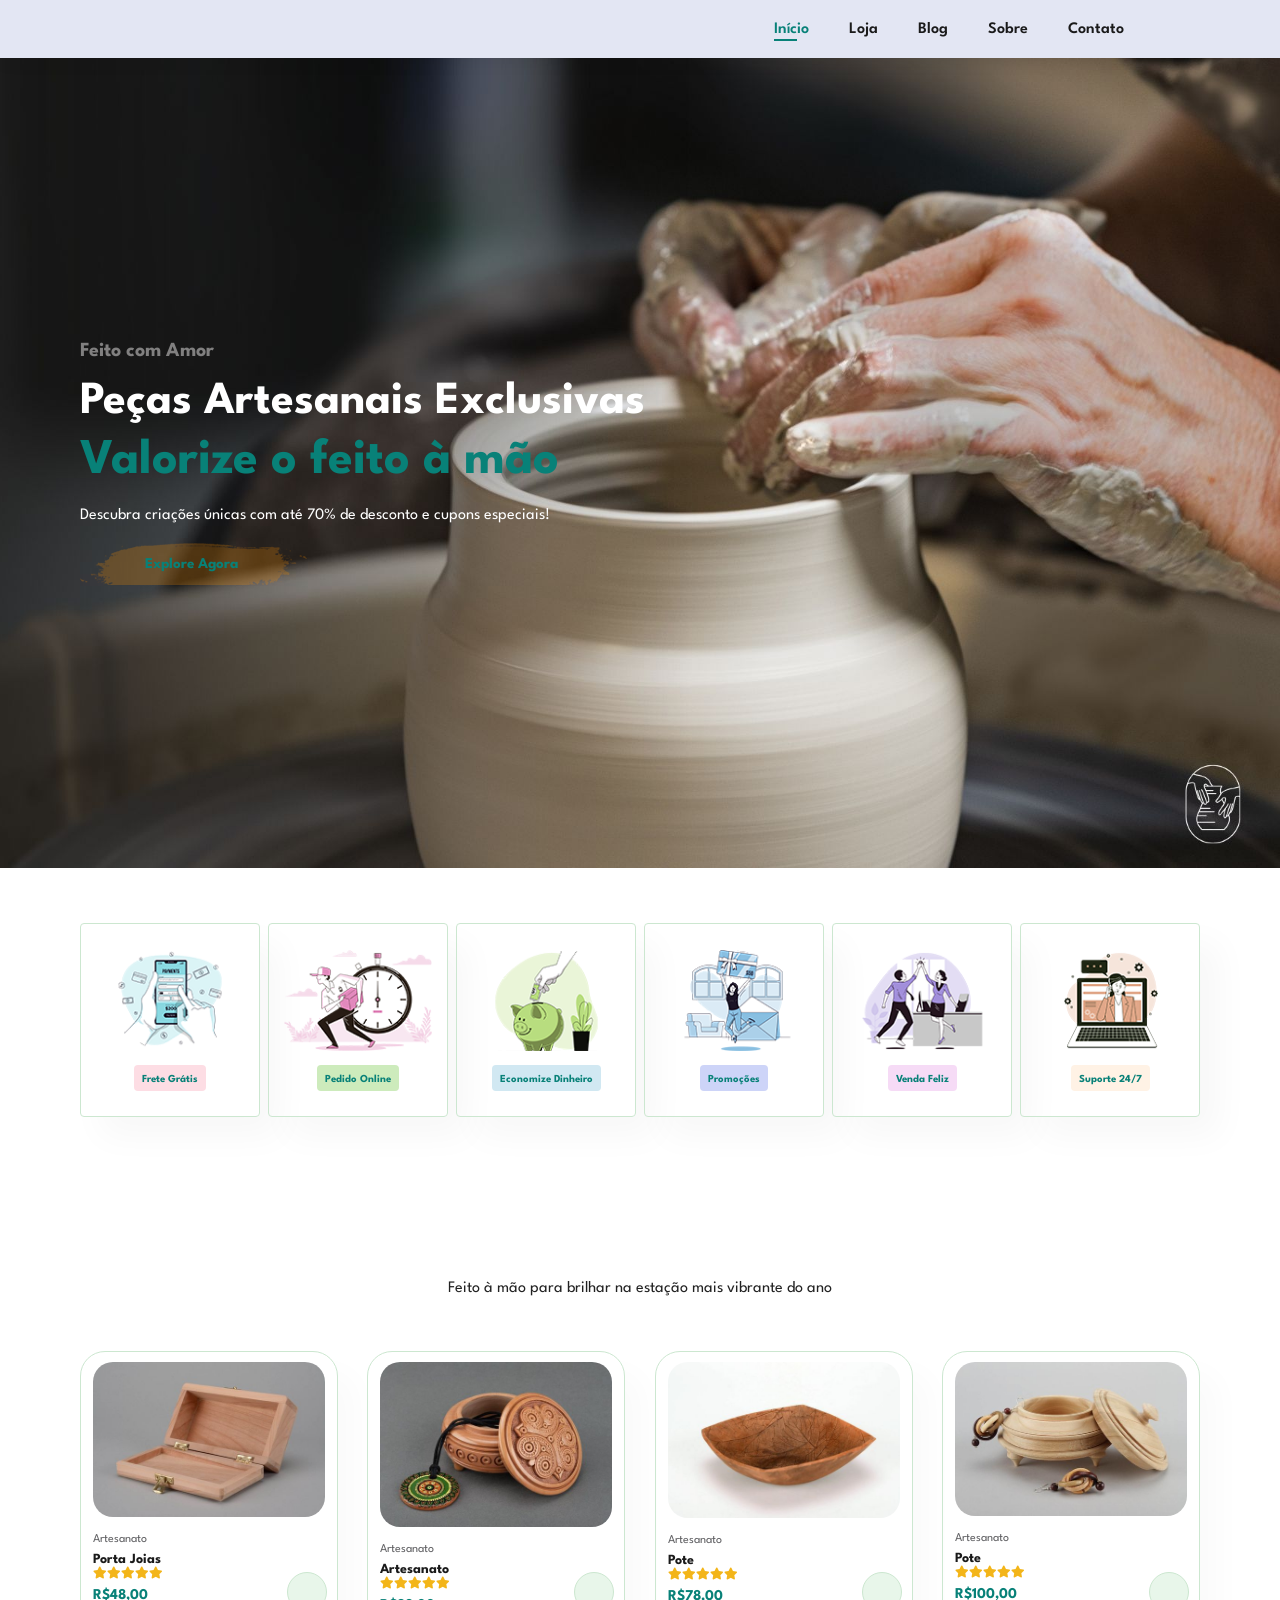
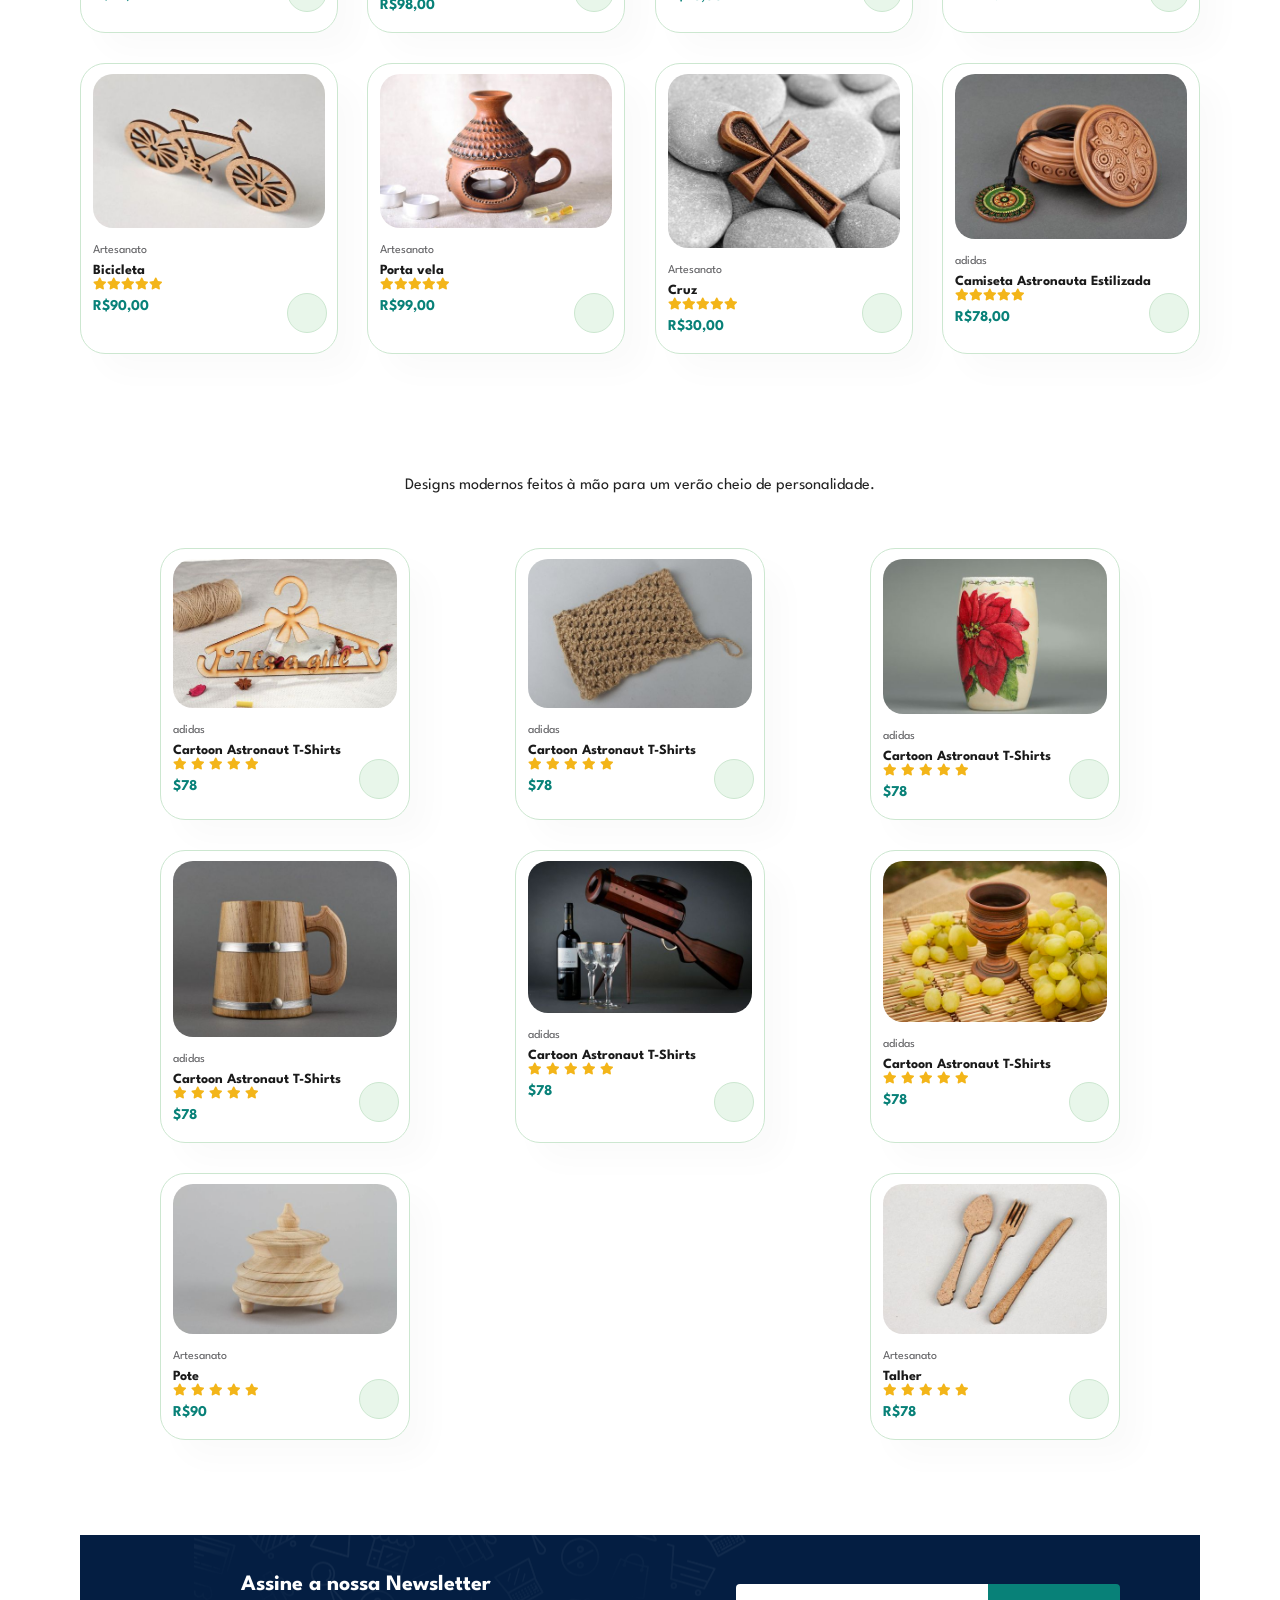
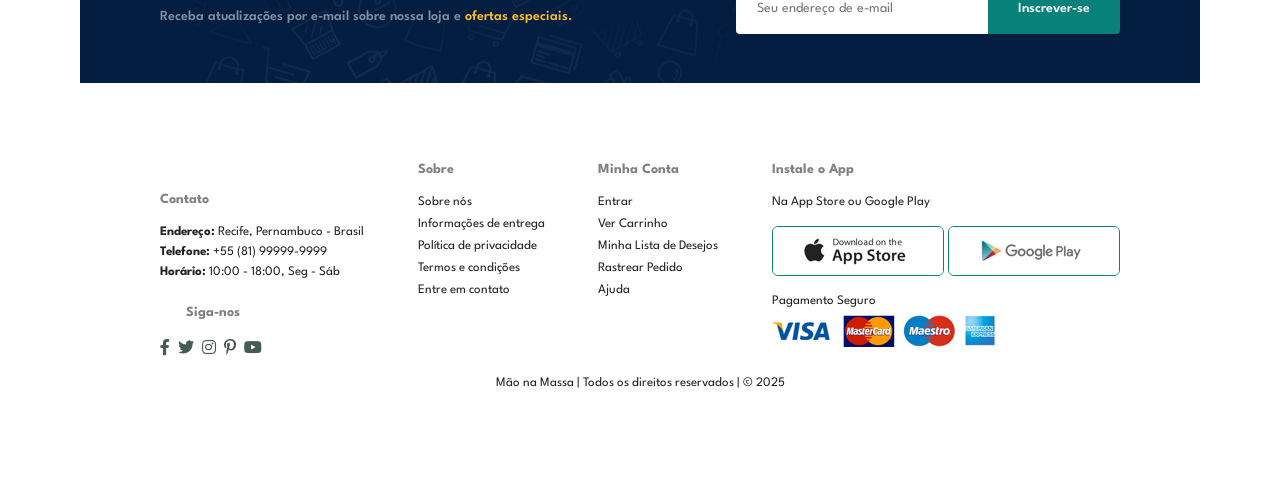
==== index.html @ 7a9ef078 "inicial" ====
<!DOCTYPE html>
<html lang="pt-BR">
<head>
    <meta charset="UTF-8">
    <meta http-equiv="X-UA-Compatible" content="IE=edge">
    <meta name="viewport" content="width=device-width, initial-scale=1.0">
    <title>Loja Virtual</title>

    <!-- font-awesome cdn link -->
    <link rel="stylesheet" href="https://pro.fontawesome.com/releases/v5.10.0/css/all.css"/>

    <!-- link do arquivo CSS personalizado -->
    <link rel="stylesheet" href="style.css">
</head>
<body>
    
    <section id="header">
        <a href="#"><img src="images/logo.png" class="logo" alt=""></a>
        <div>
            <ul id="navbar">
                <li><a class="active" href="index.html">Início</a></li>
                <li><a href="shop.html">Loja</a></li>
                <li><a href="blog.html">Blog</a></li>
                <li><a href="about.html">Sobre</a></li>
                <li><a href="contact.html">Contato</a></li>
                <li id="lg-bag"><a href="cart.html"><i class="far fa-shopping-bag"></i></a></li>
                <a href="#" id="close"><i class="far fa-times"></i></a>
            </ul>
        </div>
        <div id="mobile">
            <a href="cart.html"><i class="far fa-shopping-bag"></i></a>
            <i id="bar" class="fas fa-outdent"></i>
        </div>
    </section>
    <section id="hero">
        <h4>Feito com Amor</h4>
        <h2>Peças Artesanais Exclusivas</h2>
        <h1>Valorize o feito à mão</h1>
        <p>Descubra criações únicas com até 70% de desconto e cupons especiais!</p>
        <button>Explore Agora</button>
    </section>

    <section id="feature" class="section-p1">
        <div class="fe-box">
            <img src="images/features/f1.png" alt="">
            <h6>Frete Grátis</h6>
        </div>
        <div class="fe-box">
            <img src="images/features/f2.png" alt="">
            <h6>Pedido Online</h6>
        </div>
        <div class="fe-box">
            <img src="images/features/f3.png" alt="">
            <h6>Economize Dinheiro</h6>
        </div>
        <div class="fe-box">
            <img src="images/features/f4.png" alt="">
            <h6>Promoções</h6>
        </div>
        <div class="fe-box">
            <img src="images/features/f5.png" alt="">
            <h6>Venda Feliz</h6>
        </div>
        <div class="fe-box">
            <img src="images/features/f6.png" alt="">
            <h6>Suporte 24/7</h6>
        </div>
    </section>
    <section id="product1" class="section-p1">
        <h2>Produtos em Destaque</h2>
        <p>Feito à mão para brilhar na estação mais vibrante do ano</p>
        <div class="pro-container">
            <div class="pro">
                <img src="images/products/f1.jpg" alt="">
                <div class="des">
                    <span>Artesanato</span>
                    <h5>Porta Joias</h5>
                    <div class="star">
                        <i class="fas fa-star"></i><i class="fas fa-star"></i><i class="fas fa-star"></i><i class="fas fa-star"></i><i class="fas fa-star"></i>
                    </div>
                    <h4>R$48,00</h4>
                </div>
                <a href="#"><i class="fas fa-shopping-cart cart"></i></a>
            </div>
            <div class="pro">
                <img src="images/products/f2.jpg" alt="">
                <div class="des">
                    <span>Artesanato</span>
                    <h5>Artesanato</h5>
                    <div class="star">
                        <i class="fas fa-star"></i><i class="fas fa-star"></i><i class="fas fa-star"></i><i class="fas fa-star"></i><i class="fas fa-star"></i>
                    </div>
                    <h4>R$98,00</h4>
                </div>
                <a href="#"><i class="fas fa-shopping-cart cart"></i></a>
            </div>
            <div class="pro">
                <img src="images/products/f3.jpg" alt="">
                <div class="des">
                    <span>Artesanato</span>
                    <h5>Pote</h5>
                    <div class="star">
                        <i class="fas fa-star"></i><i class="fas fa-star"></i><i class="fas fa-star"></i><i class="fas fa-star"></i><i class="fas fa-star"></i>
                    </div>
                    <h4>R$78,00</h4>
                </div>
                <a href="#"><i class="fas fa-shopping-cart cart"></i></a>
            </div>
            <div class="pro">
                <img src="images/products/f4.jpg" alt="">
                <div class="des">
                    <span>Artesanato</span>
                    <h5>Pote</h5>
                    <div class="star">
                        <i class="fas fa-star"></i><i class="fas fa-star"></i><i class="fas fa-star"></i><i class="fas fa-star"></i><i class="fas fa-star"></i>
                    </div>
                    <h4>R$100,00</h4>
                </div>
                <a href="#"><i class="fas fa-shopping-cart cart"></i></a>
            </div>
            <div class="pro">
                <img src="images/products/f5.jpg" alt="">
                <div class="des">
                    <span>Artesanato</span>
                    <h5>Bicicleta</h5>
                    <div class="star">
                        <i class="fas fa-star"></i><i class="fas fa-star"></i><i class="fas fa-star"></i><i class="fas fa-star"></i><i class="fas fa-star"></i>
                    </div>
                    <h4>R$90,00</h4>
                </div>
                <a href="#"><i class="fas fa-shopping-cart cart"></i></a>
            </div>
            <div class="pro">
                <img src="images/products/f6.jpg" alt="">
                <div class="des">
                    <span>Artesanato</span>
                    <h5>Porta vela</h5>
                    <div class="star">
                        <i class="fas fa-star"></i><i class="fas fa-star"></i><i class="fas fa-star"></i><i class="fas fa-star"></i><i class="fas fa-star"></i>
                    </div>
                    <h4>R$99,00</h4>
                </div>
                <a href="#"><i class="fas fa-shopping-cart cart"></i></a>
            </div>
            <div class="pro">
                <img src="images/products/f7.jpg" alt="">
                <div class="des">
                    <span>Artesanato</span>
                    <h5>Cruz</h5>
                    <div class="star">
                        <i class="fas fa-star"></i><i class="fas fa-star"></i><i class="fas fa-star"></i><i class="fas fa-star"></i><i class="fas fa-star"></i>
                    </div>
                    <h4>R$30,00</h4>
                </div>
                <a href="#"><i class="fas fa-shopping-cart cart"></i></a>
            </div>
            <div class="pro">
                <img src="images/products/f2.jpg" alt="">
                <div class="des">
                    <span>adidas</span>
                    <h5>Camiseta Astronauta Estilizada</h5>
                    <div class="star">
                        <i class="fas fa-star"></i><i class="fas fa-star"></i><i class="fas fa-star"></i><i class="fas fa-star"></i><i class="fas fa-star"></i>
                    </div>
                    <h4>R$78,00</h4>
                </div>
                <a href="#"><i class="fas fa-shopping-cart cart"></i></a>
            </div>
        </div>
    



    <section id="product1" class="section-p1">
        <h2>New Arrivals</h2>
        <p>Designs modernos feitos à mão para um verão cheio de personalidade.</p>
        <div class="pro-container">
            <div class="pro">
                <img src="images/products/n1.jpg" alt="">
                <div class="des">
                    <span>adidas</span>
                    <h5>Cartoon Astronaut T-Shirts</h5>
                    <div class="star">
                        <i class="fas fa-star"></i>
                        <i class="fas fa-star"></i>
                        <i class="fas fa-star"></i>
                        <i class="fas fa-star"></i>
                        <i class="fas fa-star"></i>
                    </div>
                    <h4>$78</h4>
                </div>
                <a href="#"><i class="fas fa-shopping-cart cart"></i></a>
            </div>
            <div class="pro">
                <img src="images/products/n2.jpg" alt="">
                <div class="des">
                    <span>adidas</span>
                    <h5>Cartoon Astronaut T-Shirts</h5>
                    <div class="star">
                        <i class="fas fa-star"></i>
                        <i class="fas fa-star"></i>
                        <i class="fas fa-star"></i>
                        <i class="fas fa-star"></i>
                        <i class="fas fa-star"></i>
                    </div>
                    <h4>$78</h4>
                </div>
                <a href="#"><i class="fas fa-shopping-cart cart"></i></a>
            </div>
            <div class="pro">
                <img src="images/products/n3.jpg" alt="">
                <div class="des">
                    <span>adidas</span>
                    <h5>Cartoon Astronaut T-Shirts</h5>
                    <div class="star">
                        <i class="fas fa-star"></i>
                        <i class="fas fa-star"></i>
                        <i class="fas fa-star"></i>
                        <i class="fas fa-star"></i>
                        <i class="fas fa-star"></i>
                    </div>
                    <h4>$78</h4>
                </div>
                <a href="#"><i class="fas fa-shopping-cart cart"></i></a>
            </div>
            <div class="pro">
                <img src="images/products/n4.jpg" alt="">
                <div class="des">
                    <span>adidas</span>
                    <h5>Cartoon Astronaut T-Shirts</h5>
                    <div class="star">
                        <i class="fas fa-star"></i>
                        <i class="fas fa-star"></i>
                        <i class="fas fa-star"></i>
                        <i class="fas fa-star"></i>
                        <i class="fas fa-star"></i>
                    </div>
                    <h4>$78</h4>
                </div>
                <a href="#"><i class="fas fa-shopping-cart cart"></i></a>
            </div>
            <div class="pro">
                <img src="images/products/n5.jpg" alt="">
                <div class="des">
                    <span>adidas</span>
                    <h5>Cartoon Astronaut T-Shirts</h5>
                    <div class="star">
                        <i class="fas fa-star"></i>
                        <i class="fas fa-star"></i>
                        <i class="fas fa-star"></i>
                        <i class="fas fa-star"></i>
                        <i class="fas fa-star"></i>
                    </div>
                    <h4>$78</h4>
                </div>
                <a href="#"><i class="fas fa-shopping-cart cart"></i></a>
            </div>
            <div class="pro">
                <img src="images/products/n6.jpg" alt="">
                <div class="des">
                    <span>adidas</span>
                    <h5>Cartoon Astronaut T-Shirts</h5>
                    <div class="star">
                        <i class="fas fa-star"></i>
                        <i class="fas fa-star"></i>
                        <i class="fas fa-star"></i>
                        <i class="fas fa-star"></i>
                        <i class="fas fa-star"></i>
                    </div>
                    <h4>$78</h4>
                </div>
                <a href="#"><i class="fas fa-shopping-cart cart"></i></a>
            </div>
            <div class="pro">
                <img src="images/products/n7.jpg" alt="">
                <div class="des">
                    <span>Artesanato</span>
                    <h5>Pote</h5>
                    <div class="star">
                        <i class="fas fa-star"></i>
                        <i class="fas fa-star"></i>
                        <i class="fas fa-star"></i>
                        <i class="fas fa-star"></i>
                        <i class="fas fa-star"></i>
                    </div>
                    <h4>R$90</h4>
                </div>
                <a href="#"><i class="fas fa-shopping-cart cart"></i></a>
            </div>
            <div class="pro">
                <img src="images/products/n8.jpg" alt="">
                <div class="des">
                    <span>Artesanato</span>
                    <h5>Talher</h5>
                    <div class="star">
                        <i class="fas fa-star"></i>
                        <i class="fas fa-star"></i>
                        <i class="fas fa-star"></i>
                        <i class="fas fa-star"></i>
                        <i class="fas fa-star"></i>
                    </div>
                    <h4>R$78</h4>
                </div>
                <a href="#"><i class="fas fa-shopping-cart cart"></i></a>
            </div>
        </div>
    </section>


    <section id="newsletter" class="section-p1 section-m1">
        <div class="newstext">
            <h4>Assine a nossa Newsletter</h4>
            <p>Receba atualizações por e-mail sobre nossa loja e <span>ofertas especiais.</span></p>
        </div>
        <div class="form">
            <input type="text" placeholder="Seu endereço de e-mail">
            <button class="normal">Inscrever-se</button>
        </div>
    </section>


    <footer class="section-p1">
        <div class="col">
            <img class="logo" src="images/logo.png" alt="">
            <h4>Contato</h4>
            <p><strong>Endereço:</strong> Recife, Pernambuco - Brasil</p>
            <p><strong>Telefone:</strong> +55 (81) 99999-9999</p>
            <p><strong>Horário:</strong> 10:00 - 18:00, Seg - Sáb</p>
            <div class="follow">
                <h4>Siga-nos</h4>
                <div class="icon">
                    <i class="fab fa-facebook-f"></i>
                    <i class="fab fa-twitter"></i>
                    <i class="fab fa-instagram"></i>
                    <i class="fab fa-pinterest-p"></i>
                    <i class="fab fa-youtube"></i>
                </div>
            </div>
        </div>
        <div class="col">
            <h4>Sobre</h4>
            <a href="#">Sobre nós</a>
            <a href="#">Informações de entrega</a>
            <a href="#">Política de privacidade</a>
            <a href="#">Termos e condições</a>
            <a href="#">Entre em contato</a>
        </div>
        <div class="col">
            <h4>Minha Conta</h4>
            <a href="#">Entrar</a>
            <a href="#">Ver Carrinho</a>
            <a href="#">Minha Lista de Desejos</a>
            <a href="#">Rastrear Pedido</a>
            <a href="#">Ajuda</a>
        </div>
        <div class="col install">
            <h4>Instale o App</h4>
            <p>Na App Store ou Google Play</p>
            <div class="row">
                <img src="images/pay/app.jpg" alt="">
                <img src="images/pay/play.jpg" alt="">
            </div>
            <p>Pagamento Seguro</p>
            <img src="images/pay/pay.png" alt="">
        </div>
        <div class="copyright">
            <p>Mão na Massa | Todos os direitos reservados | &#169; 2025</p>
        </div>
    </footer>

    <!-- javascript script file link -->
    <script src="script.js"></script>
</body>
</html>
---- style.css ----
@import url('https://fonts.googleapis.com/css2?family=Spartan:wght@100;200;300;400;500;600;700;800;900&display=swap');

* {
    margin: 0;
    padding: 0;
    box-sizing: border-box;
    font-family: 'Spartan',sans-serif;
}

h1 {
    font-size: 50px;
    line-height: 64px;
    color: #222;
}

h2 {
    font-size: 46px;
    line-height: 54px;
    color: #ffffff;
}

#hero p{
    color: #fff;
}

h4 {
    font-size: 20px;
    color: #818080;
}

h6 {
    font-weight: 700;
    font-size: 12x;
}

p {
    font-size: 16px;
    color: #222;
    margin: 15px 0 20px 0;
}

.section-p1 {
    padding: 40px 80px;
}

.section-m1 {
    margin: 40px 0;
}

button.normal {
    font-size: 14px;
    font-weight: 600;
    padding: 15px 30px;
    color: #000;
    background-color: #fff;
    border-radius: 4px;
    cursor: pointer;
    border: none;
    outline: none;
    transition: 0.2s ease;
}

button.white {
    font-size: 13px;
    font-weight: 600;
    padding: 11px 18px;
    color: #fff;
    background-color: transparent;
    cursor: pointer;
    border: 1px solid #fff;
    outline: none;
    transition: 0.2s ease;
}

body {
    width: 100%;
}

/* Header Start */

#header {
    display: flex;
    align-items: center;
    justify-content: space-between;
    padding: 20px 80px;
    background: #E3E6F3;
    box-shadow: 0 5px 15px rgba(0, 0, 0, 0.06);
    z-index: 999;
    position: sticky;
    top: 0;
}

#navbar {
    display: flex;
    align-items: center;
    justify-content: center;
}

#navbar li {
    list-style: none;
    padding: 0 20px;
    position: relative;
}

#navbar li a {
    text-decoration: none;
    font-size: 16px;
    font-weight: 600;
    color: #1a1a1a;
    transition: 0.3s ease; 
}

#navbar li a:hover,
#navbar li a.active {
    color: #088178;
}

#navbar li a:hover::after,
#navbar li a.active::after {
    content: "";
    width: 30%;
    height: 2px;
    background: #088178;
    position: absolute;
    bottom: -4px;
    left: 20px;
}

#close {
    display: none;
}

#mobile {
    display: none;
    align-items: center;
}

/* Home Page */

#hero {
    background-image: url(images/hero4.jpg);
    width: 100%;
    height: 90vh;
    background-size: cover;
    background-position: top 25% right 0;
    padding: 0 80px;
    display: flex;
    flex-direction: column;
    align-items: flex-start;
    justify-content: center;
}

#hero h4 {
    padding-bottom: 15px;
}

#hero h1 {
    color: #088178;
}

#hero button {
    background-image: url(images/button.png);
    background-color: transparent;
    color: #088178;
    border: 0;
    padding: 14px 80px 14px 65px;
    background-repeat: no-repeat;
    cursor: pointer;
    font-weight: 700;
    font-size: 15px;
}

#feature {
    display: flex;
    align-items: center;
    justify-content: space-between;
    flex-wrap: wrap;
}

#feature .fe-box {
    width: 180px;
    text-align: center;
    padding: 25px 15px;
    box-shadow: 20px 20px 34px rgba(0, 0, 0, 0.03);
    border: 1px solid #cce7d0;
    border-radius: 4px;
    margin: 15px 0;
}

#feature .fe-box:hover {
    box-shadow: 10px 10px 54px rgba(70, 62, 221, 0.1);
}

#feature .fe-box img{
    width: 100%;
    margin-bottom: 10px;
}

#feature .fe-box h6 {
    display: inline-block;
    padding: 9px 8px 6px 8px;
    line-height: 1;
    border-radius: 4px;
    color: #088178;
    background-color: #fddde4;
}

#feature .fe-box:nth-child(2) h6 {
    background-color: #cdebbc;
}

#feature .fe-box:nth-child(3) h6 {
    background-color: #d1e8f2;
}

#feature .fe-box:nth-child(4) h6 {
    background-color: #cdd4f8;
}

#feature .fe-box:nth-child(5) h6 {
    background-color: #f6dbf6;
}

#feature .fe-box:nth-child(6) h6 {
    background-color: #fff2e5;
}

#product1 {
    text-align: center;
}

#product1 .pro-container {
    display: flex;
    justify-content: space-between;
    padding-top: 20px;
    flex-wrap: wrap;
}

#product1 .pro {
    width: 23%;
    min-width: 250px;
    padding: 10px 12px;
    border: 1px solid #cce7d0;
    border-radius: 25px;
    cursor: pointer;
    box-shadow: 20px 20px 30px rgba(0, 0, 0, 0.02);
    margin: 15px 0;
    transition: 0.2s ease;
    position: relative;
}

#product1 .pro:hover {
    box-shadow: 20px 20px 30px rgba(0, 0, 0, 0.06);
}

#product1 .pro img {
    width: 100%;
    border-radius: 20px;   
}

#product1 .pro .des {
    text-align: start;
    padding: 10px 0;
}

#product1 .pro .des span {
    color: #606063;
    font-size: 12px;
}

#product1 .pro .des h5 {
    padding-top: 7px;
    color: #1a1a1a;
    font-size: 14px;
}

#product1 .pro .des i {
    font-size: 12px;
    color: rgb(243, 181, 25);
}

#product1 .pro .des h4 {
    padding-top: 7px;
    font-size: 15px;
    font-weight: 700;
    color: #088178;
}

#product1 .pro .cart {
    width: 40px;
    height: 40px;
    line-height: 40px;
    border-radius: 50px;
    background-color: #e8f6ea;
    font-weight: 500;
    color: #088178;
    border: 1px solid #cce7d0;
    position: absolute;
    bottom: 20px;
    right: 10px;
}

#banner {
    display: flex;
    flex-direction: column;
    justify-content: center;
    align-items: center;
    text-align: center;
    background-image: url(images/banner/b2.jpg);
    background-size: cover;
    background-position: center;
    width: 100%;
    height: 40vh;
}

#banner h4 {
    color: #fff;
    font-size: 16px;
}

#banner h2 {
    color: #fff;
    font-size: 30px;
    padding: 10px 0;
}

#banner h2 span {
    color: #ef3636;
}

#banner button:hover {
    background-color: #088178;
    color: #fff;
}






#newsletter {
    display: flex;
    justify-content: space-between;
    align-items: center;
    flex-wrap: wrap;
    background-image: url(images/banner/b14.png);
    background-repeat: no-repeat;
    background-position: 20% 30%;
    background-color: #041e42;
}

#newsletter h4 {
    font-size: 22px;
    font-weight: 700;
    color: #fff;
}

#newsletter p {
    font-size: 14px;
    font-weight: 600;
    color: #818EA0;
}

#newsletter p span{ 
    color: #ffbd27;
}

#newsletter .form {
    display: flex;
    width: 40%;
}

#newsletter input {
    height: 3.125rem;
    padding: 0 1.25rem;
    font-size: 14px;
    width: 100%;
    border: 1px solid transparent;
    border-radius: 4px;
    outline: none;
    border-top-right-radius: 0;
    border-bottom-right-radius: 0;
}

#newsletter button {
    background-color: #088178;
    color: #fff;
    white-space: nowrap;
    border-top-left-radius: 0;
    border-bottom-left-radius: 0;
}

footer {
    display: flex;
    justify-content: space-between;
    flex-wrap: wrap;
}

footer .col {
    display: flex;
    flex-direction: column;
    align-items: flex-start;
    margin-bottom: 20px;
}

footer .logo {
    margin-bottom: 30px;
}

footer h4 {
    font-size: 14px;
    padding-bottom: 20px;
}

footer p {
    font-size: 13px;
    margin: 0 0 8px 0;
}

footer a {
    font-size: 13px;
    text-decoration: none;
    color: #222;
    margin: 0 0 10px 0;
}

footer .follow {
    margin-top: 20px;
}

footer .follow i{
    color: #465b52;
    padding-right: 4px;
    cursor: pointer;
}

footer .install .row img{
    border: 1px solid #088178;
    border-radius: 6px;
    margin: 10px 0 15px 0;
}

footer .follow i:hover,
footer a:hover {
    color: #088178;
}

footer .copyright {
    width: 100%;
    text-align: center;
}

/* Shop Page */

#page-header {
    background-image: url(images/banner/b1.jpg);
    width: 100%;
    height: 40vh;
    background-size: cover;
    display: flex;
    justify-content: center;
    text-align: center;
    flex-direction: column;
    padding: 14px;
}

#page-header h2,
#page-header p {
    color: #fff;
}

#pagination {
    text-align: center;
}

#pagination a {
    text-decoration: none;
    background-color: #088178;
    padding: 15px 20px;
    border-radius: 4px;
    color: #fff;
    font-weight: 600;
}

#pagination a i {
    font-size: 16px;
    font-weight: 600;
}

/* Single Product Page */

#productdetails {
    display: flex;
    margin-top: 20px;
}

#productdetails .single-pro-image{
    width: 40%;
    margin-right: 50px;
}

.small-image-group {
    display: flex;
    justify-content: space-between;
}

.small-img-col {
    flex-basis: 24%;
    cursor: pointer;
}

#productdetails .single-pro-details {
    width: 50%;
    padding-top: 30px;
}

#productdetails .single-pro-details h4 {
    padding: 40px 0 20px 0;
}

#productdetails .single-pro-details h2 {
    font-size: 26px;
}

#productdetails .single-pro-details select {
    display: block;
    padding: 5px 10px;
    margin-bottom: 10px;
}

#productdetails .single-pro-details input {
    width: 50px;
    height: 47px;
    padding-left: 10px;
    font-size: 16px;
    margin-right: 10px;
}

#productdetails .single-pro-details button {
    background-color: #088178;
    color: #fff;
}

#productdetails .single-pro-details input:focus {
    outline: none;
}

#productdetails .single-pro-details span {
    line-height: 25px;
}

/* Blog Page */

#page-header.blog-header {
    background-image: url(images/banner/b19.jpg);
}

#blog {
    padding: 150px 150px 0 150px;
}

#blog .blog-box {
    display: flex;
    align-items: center;
    width: 100%;
    position: relative;
    padding-bottom: 90px;
}

#blog .blog-img {
    width: 50%;
    margin-right: 40px;
}

#blog img {
    width: 100%;
    height: 300px;
    object-fit: cover;
}

#blog .blog-details {
    width: 50%;
}

#blog .blog-details a {
    text-decoration: none;
    font-size: 11px;
    color: #000;
    font-weight: 700;
    position: relative;
    transition: 0.3s;
}

#blog .blog-details a::after {
    content: "";
    width: 50px;
    height: 1px;
    background-color: #000;
    position: absolute;
    top: 4px;
    right: -60px;
}

#blog .blog-details a:hover {
    color: #088178;
}

#blog .blog-details a:hover::after {
    background-color: #088178;
}

#blog .blog-box h1 {
    position: absolute;
    top: -40px;
    left: 0;
    font-size: 70px;
    font-weight: 700;
    color: #c9cbce;
    z-index: -9;
}

/* About Page */

#page-header.about-header {
    background-image: url(images/about/banner.png);
}

#about-head {
    display: flex;
    align-items: center;
}

#about-head img {
    width: 50%;
    height: auto;
}

#about-head div {
    padding-left: 40px;
}


#about-app {
    text-align: center;
}

#about-app .video {
    width: 70%;
    height: 100%;
    margin: 30px auto 0 auto;
} 

#about-app .video video {
    width: 100%;
    height: 100%;
    border-radius: 20px;
}

/* Contact Page */

#contact-details {
    display: flex;
    align-items: center;
    justify-content: space-between;
}

#contact-details .details {
    width: 40%;
}

#contact-details .details span,
#form-details form span {
    font-size: 12px;
}

#contact-details .details h2,
#form-details form h2 {
    font-size: 26px;
    line-height: 35px;
    padding: 20px 0;
}

#contact-details .details h3 {
    font-size: 16px;
    padding-bottom: 15px;
}

#contact-details .details li {
    list-style: none;
    display: flex;
    padding: 10px 0;
    align-items: center;
}

#contact-details .details li i {
    font-size: 14px;
    padding-right: 22px;
}

#contact-details .details li p {
    margin: 0;
    font-size: 14px;
}

#contact-details .map {
    width: 55%;
    height: 400px;
}

#contact-details .map iframe {
    width: 100%;
    height: 100%;
}

#form-details {
    display: flex;
    justify-content: space-between;
    margin: 30px;
    padding: 80px;
    border: 1px solid #e1e1e1;
}

#form-details form {
    width: 65%;
    display: flex;
    flex-direction: column;
    align-items: flex-start;
}

#form-details form input,
#form-details form textarea {
    width: 100%;
    padding: 12px 15px;
    outline: none;
    margin-bottom: 20px;
    border: 1px solid #e1e1e1;
}

#form-details form button {
    background-color: #088178;
    color: #fff;
}

#form-details .people div {
    padding-bottom: 25px;
    display: flex;
    align-items: flex-start;
}

#form-details .people div img {
    width: 65px;
    height: 65px;
    object-fit: cover;
    margin-right: 15px;
}

#form-details .people div p {
    margin: 0;
    font-size: 13px;
    line-height: 25px;
}

#form-details .people div span {
    display: block;
    color: #000;
    font-size: 16px;
    font-weight: 600;
}

/* Cart Page */

#cart {
    overflow-x: auto;
}

#cart table {
    width: 100%;
    border-collapse: collapse;
    table-layout: fixed;
    white-space: nowrap;
}

#cart table img {
    width: 70px;
}

#cart table td:nth-child(1) {
    width: 100px;
    text-align: center;
}

#cart table td:nth-child(2) {
    width: 150px;
    text-align: center;
}

#cart table td:nth-child(3) {
    width: 250px;
    text-align: center;
}

#cart table td:nth-child(4),
#cart table td:nth-child(5),
#cart table td:nth-child(6) {
    width: 150px;
    text-align: center;
}

#cart table td:nth-child(5) input{
    width: 70px;
    padding: 10px 5px 10px 15px;
}

#cart table thead {
    border: 1px solid #e2e9e1;
    border-left: none;
    border-right: none;
}

#cart table thead td {
    font-weight: 700;
    text-transform: uppercase;
    font-size: 13px;
    padding: 18px 0;
}

#cart table tbody tr td {
    padding-top: 15px;
}

#cart table tbody td {
    font-size: 13px;
}

#cart-add {
    display: flex;
    flex-wrap: wrap;
    justify-content: space-between;
}

#cart-add .coupon {
    width: 50%;
    margin-bottom: 30px;
}

#cart-add .coupon h3,
#cart-add .subtotal h3 {
    padding-bottom: 15px;
}
 
#cart-add .coupon input {
    padding: 10px 20px;
    outline: none;
    width: 60%;
    margin-right: 10px;
    border: 1px solid #e2e9e1;
}

#cart-add .coupon button,
#cart-add .subtotal button {
    background-color: #088178;
    color: #fff;
    padding: 12px 20px;
}

#cart-add .subtotal {
    width: 50%;
    margin-bottom: 30px;
    border: 1px solid #e2e9e1;
    padding: 30px;
}

#cart-add .subtotal table {
    border-collapse: collapse;
    width: 100%;
    margin-bottom: 20px;
}

#cart-add .subtotal table td {
    width: 50%;
    border: 1px solid #e2e9e1;
    padding: 10px;
    font-size: 13px;
}

/* Media Query */

@media (max-width: 799px) {
    .section-p1 {
        padding: 40px 40px;
    } 

    #navbar {
        display: flex;
        flex-direction: column;
        align-items: flex-start;
        justify-content: flex-start;
        position: fixed;
        top: 0;
        right: -300px;
        height: 100vh;
        width: 300px;
        background-color: #E3E6F3;
        box-shadow: 0 40px 60px rgba(0, 0, 0, 0.1);
        padding: 80px 0 0 10px;
        transition: 0.3s;
    }

    #navbar.active {
        right: 0px;
    }

    #navbar li {
        margin-bottom: 25px;
    }

    #mobile {
        display: flex;
        align-items: center;
    }

    #mobile i {
        color: #1a1a1a;
        font-size: 24px;
        padding-left: 20px;
    }

    #close {
        display: initial;
        position: absolute;
        top: 30px;
        left: 30px;
        color: #222;
        font-size: 24px;
    }

    #lg-bag {
        display: none;
    }

    #hero {
        height: 70vh;
        padding: 0 80px;
        background-position: top 30% right 30%;
    }

    #feature {
        justify-content: center;
    }

    #feature .fe-box {
        margin: 15px 15px;
    }

    #product1 .pro-container {
        justify-content: center;
    }

    #product1 .pro {
        margin: 15px;
    }

    #banner {
        height: 20vh;
    }

    #sm-banner .banner-box {
        min-height: 100%;
        height: 30vh;
    }

    #banner3 {
        padding: 0 40px;
    }

    #banner3 .banner-box {
        width: 28%;
    }

    #newsletter .form {
        width: 70%;
    }

    /* Contact Page */

    #form-details {
        padding: 40px;
    }

    #form-details form {
        width: 50%;
    }
}

@media (max-width: 477px) {
    .section-p1 {
        padding: 20px;
    }

    #header {
        padding: 10px 30px;
    }

    h1 {
        font-size: 38px;
    }

    h2 {
        font-size: 32px;
    }

    #hero {
        padding: 0 20px;
        background-position: 55%;
    }

    #feature {
        justify-content: space-between;
    }

    #feature .fe-box {
        width: 155px;
        margin: 0 0 15px 0;
    }

    #product .pro {
        width: 100%;
    }
    
    #banner {
        height: 40vh;
    }

    #sm-banner .banner-box {
        height: 40vh;
        margin-bottom: 20px;
    }

    #banner3 {
        padding: 0 20px;
    }

    #banner3 .banner-box {
        width: 100%;
    }

    #newsletter {
        padding: 40px 20px;
    }

    #newsletter .form {
        width: 100%;
    }

    footer .copyright {
        text-align: start;
    }

    /* Single Product */
    #productdetails {
        display: flex;
        flex-direction: column;
    }

    #productdetails .single-pro-image {
        width: 100%;
        margin-right: 0px;
    }

    #productdetails .single-pro-details {
        width: 100%;
    }

    /* Blog Page */
    #blog {
        padding: 100px 20px 0 20px;
    }

    #blog .blog-box {
        display: flex;
        flex-direction: column;
        align-items: flex-start;
    }

    #blog .blog-img {
        width: 100%;
        margin-right: 0px;
        margin-bottom: 30px;
    }

    #blog .blog-details {
        width: 100%;
    }

    /* About Page */
    
    #about-head {
        flex-direction: column;
    }

    #about-head img {
        width: 100%;
        margin-bottom: 20px;
    }

    #about-head div {
        padding-left: 0px;
    }

    #about-app .video {
        width: 100%;
    }

    /* Contact Page */

    #contact-details {
        flex-direction: column;
    }

    #contact-details .details {
        width: 100%;
        margin-bottom: 30px;
    }

    #contact-details .map {
        width: 100%;
    }

    #form-details {
        margin: 10px;
        padding: 30px 10px;
        flex-wrap: wrap;
    }

    #form-details form {
        width: 100%;
        margin-bottom: 30px;
    }

    /* Cart Page */

    #cart-add {
        flex-direction: column;
    }

    #cart-add .coupon {
        width: 100%;
    }

    #cart-add .subtotal {
        width: 100%;
        padding: 20px;
    }
}
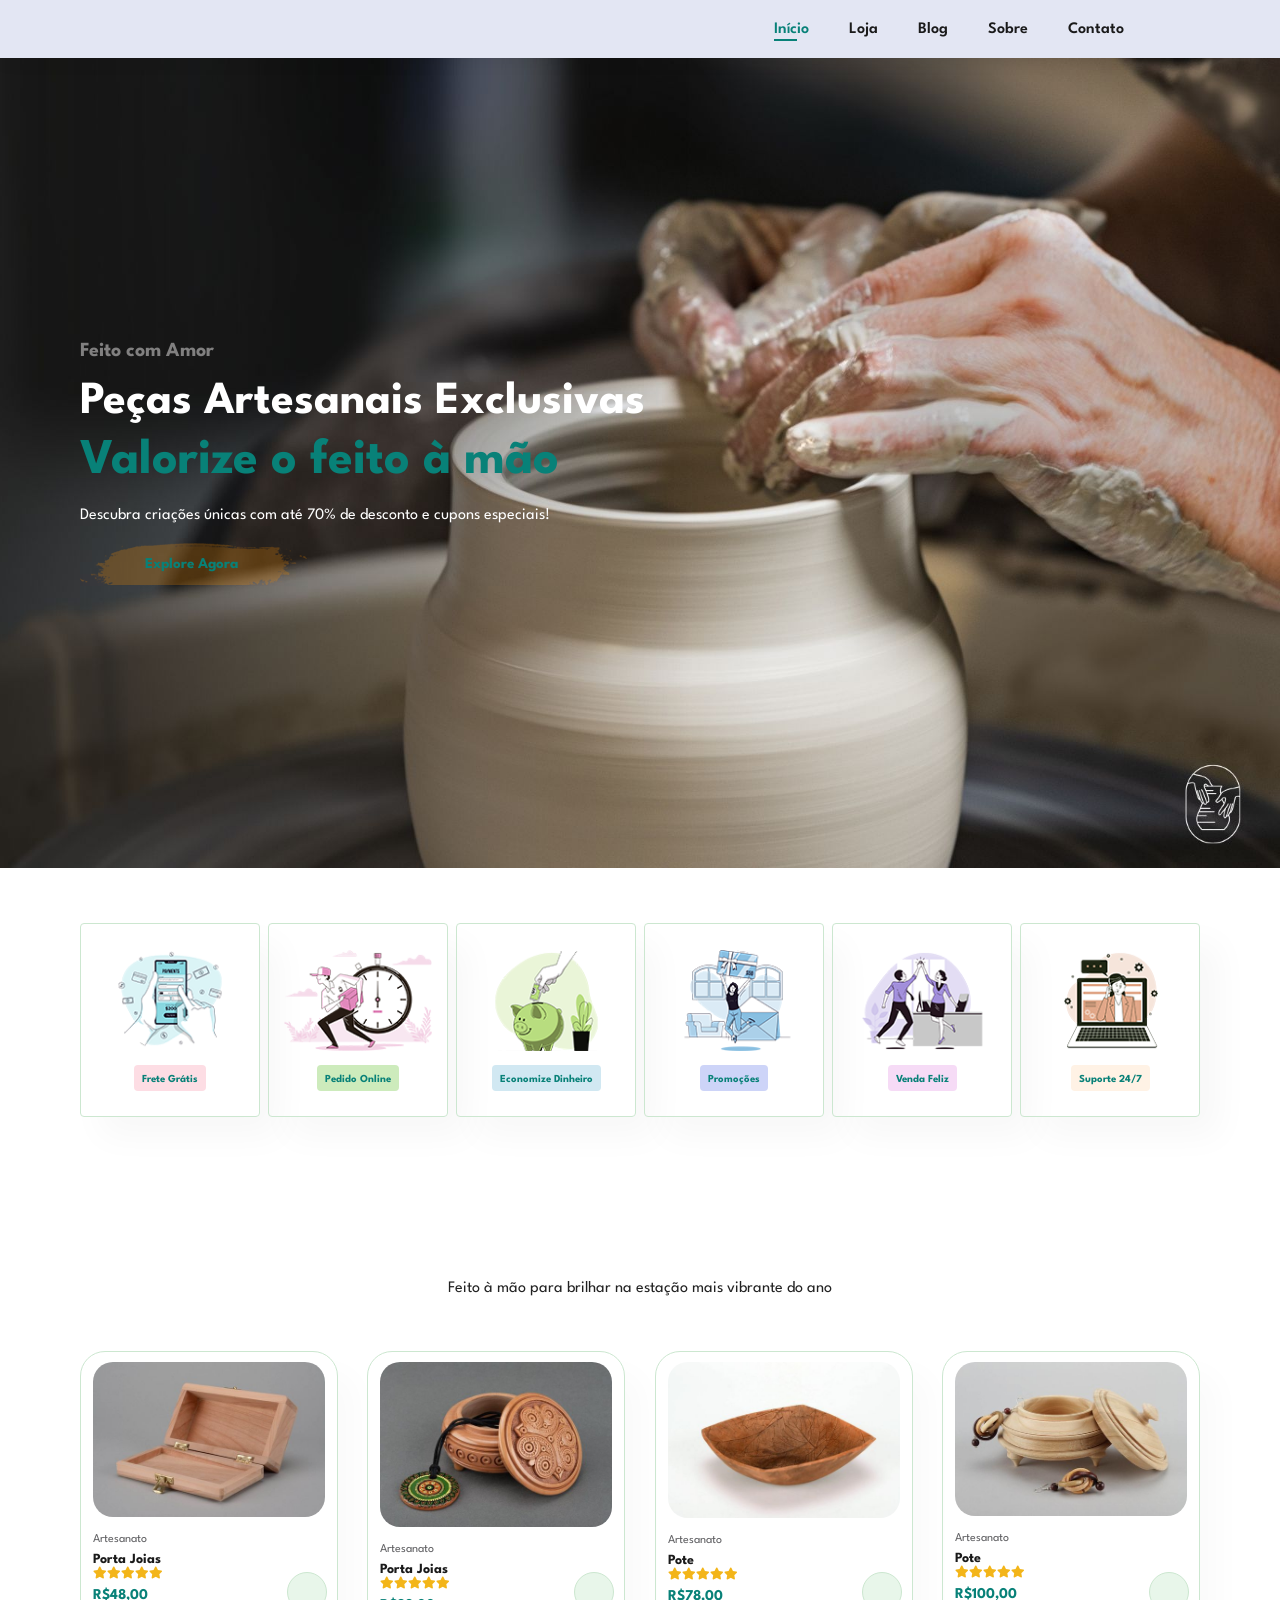
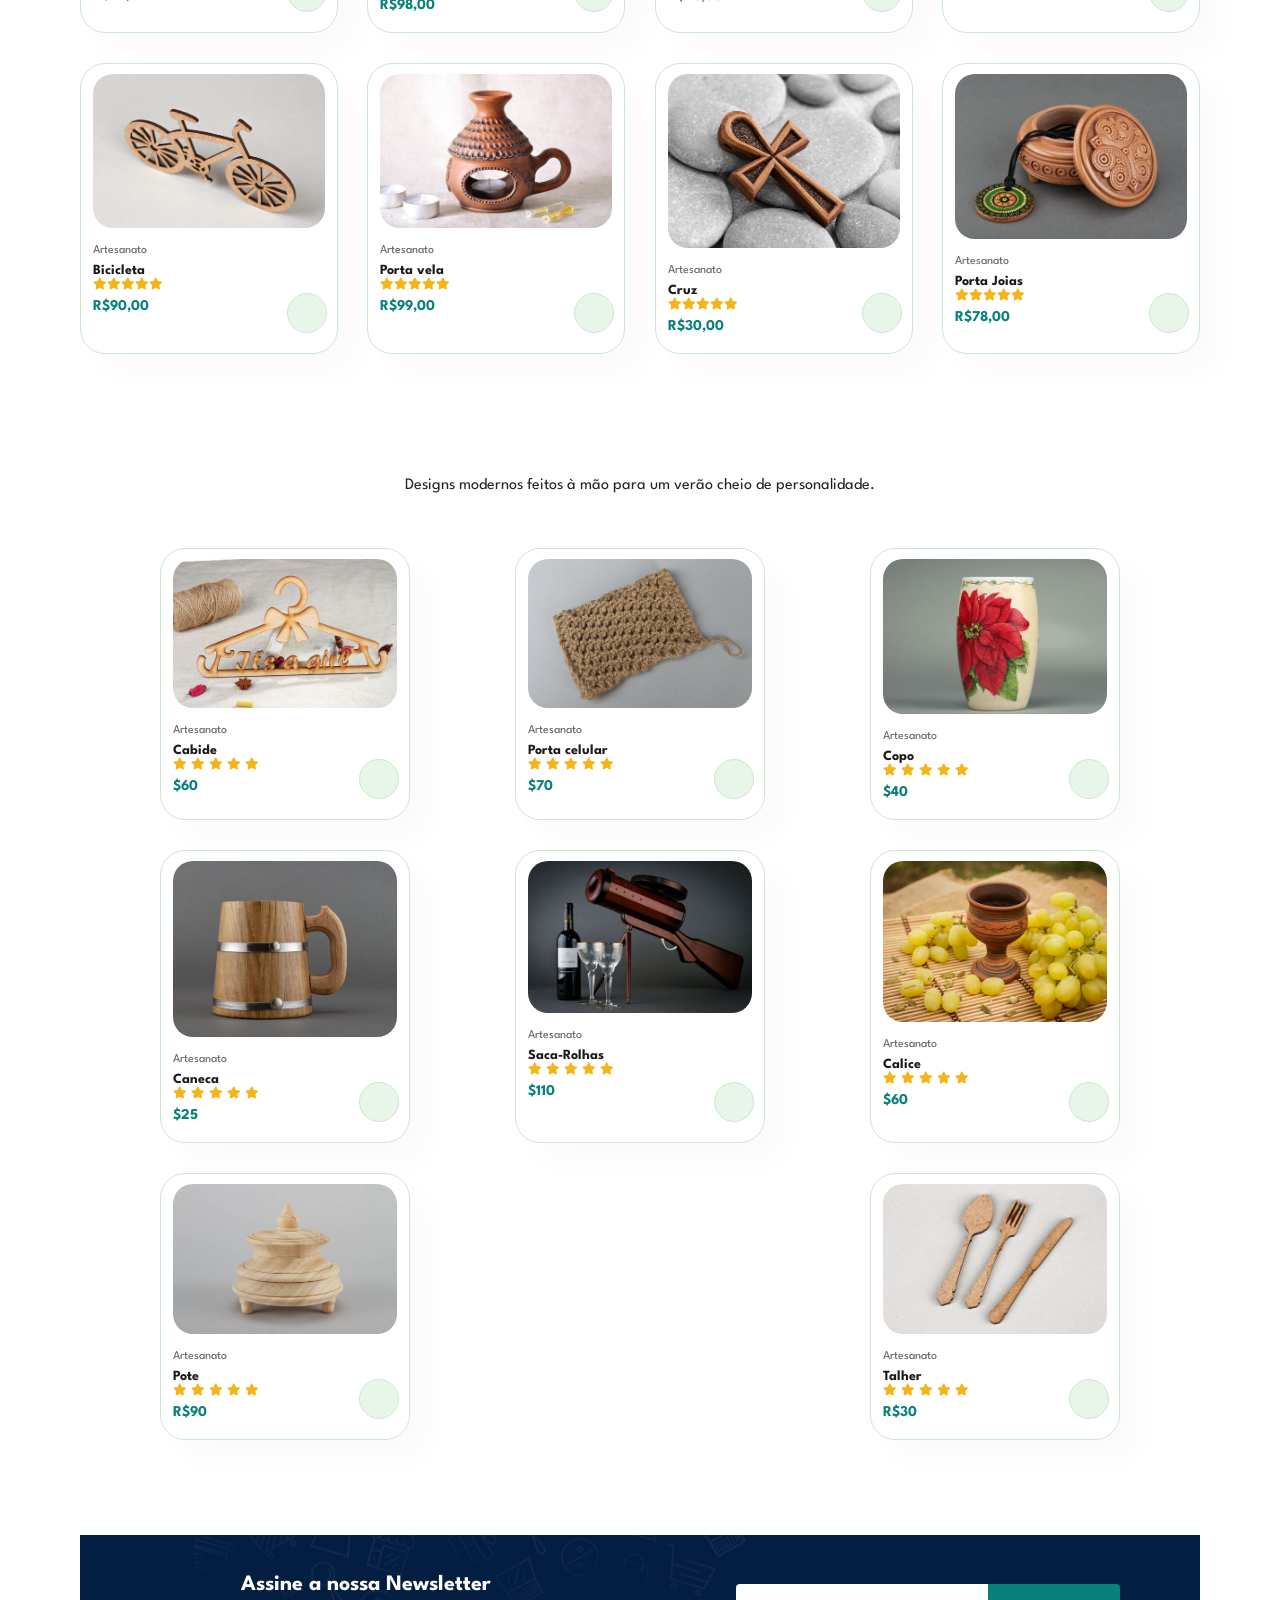
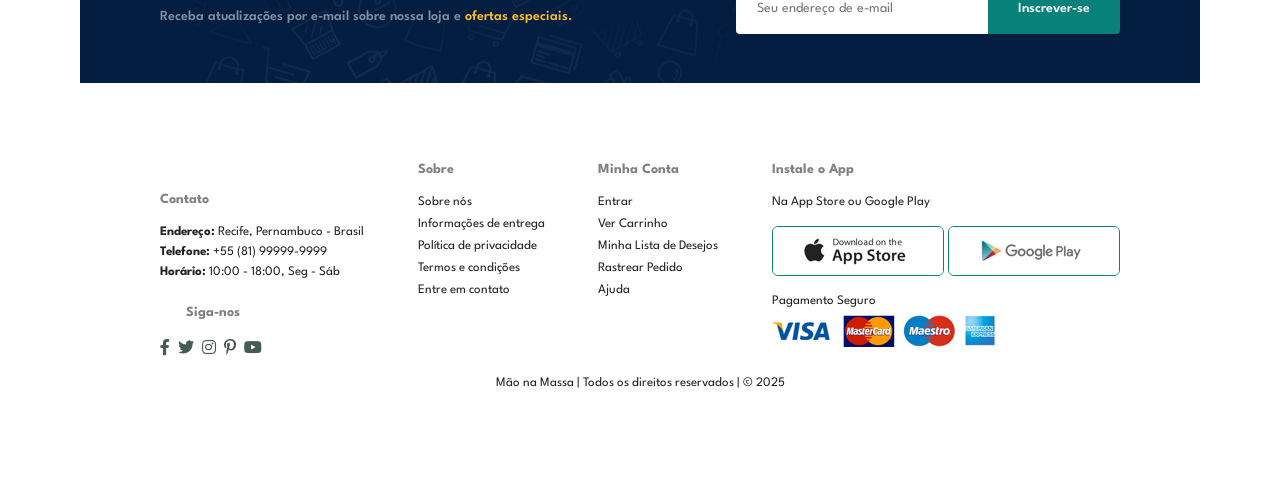
==== commit 11307103: "Att descrições" ====
--- a/index.html
+++ b/index.html
@@ -4,7 +4,7 @@
     <meta charset="UTF-8">
     <meta http-equiv="X-UA-Compatible" content="IE=edge">
     <meta name="viewport" content="width=device-width, initial-scale=1.0">
-    <title>Loja Virtual</title>
+    <title>Home - Mão na Massa</title>
 
     <!-- font-awesome cdn link -->
     <link rel="stylesheet" href="https://pro.fontawesome.com/releases/v5.10.0/css/all.css"/>
@@ -86,7 +86,7 @@
                 <img src="images/products/f2.jpg" alt="">
                 <div class="des">
                     <span>Artesanato</span>
-                    <h5>Artesanato</h5>
+                    <h5>Porta Joias</h5>
                     <div class="star">
                         <i class="fas fa-star"></i><i class="fas fa-star"></i><i class="fas fa-star"></i><i class="fas fa-star"></i><i class="fas fa-star"></i>
                     </div>
@@ -157,8 +157,8 @@
             <div class="pro">
                 <img src="images/products/f2.jpg" alt="">
                 <div class="des">
-                    <span>adidas</span>
-                    <h5>Camiseta Astronauta Estilizada</h5>
+                    <span>Artesanato</span>
+                    <h5>Porta Joias</h5>
                     <div class="star">
                         <i class="fas fa-star"></i><i class="fas fa-star"></i><i class="fas fa-star"></i><i class="fas fa-star"></i><i class="fas fa-star"></i>
                     </div>
@@ -178,96 +178,97 @@
             <div class="pro">
                 <img src="images/products/n1.jpg" alt="">
                 <div class="des">
-                    <span>adidas</span>
-                    <h5>Cartoon Astronaut T-Shirts</h5>
-                    <div class="star">
-                        <i class="fas fa-star"></i>
-                        <i class="fas fa-star"></i>
-                        <i class="fas fa-star"></i>
-                        <i class="fas fa-star"></i>
-                        <i class="fas fa-star"></i>
-                    </div>
-                    <h4>$78</h4>
+                    <span>Artesanato</span>
+                    <h5>Cabide</h5>
+                    <div class="star">
+                        <i class="fas fa-star"></i>
+                        <i class="fas fa-star"></i>
+                        <i class="fas fa-star"></i>
+                        <i class="fas fa-star"></i>
+                        <i class="fas fa-star"></i>
+                    </div>
+                    <h4>$60</h4>
                 </div>
                 <a href="#"><i class="fas fa-shopping-cart cart"></i></a>
             </div>
             <div class="pro">
                 <img src="images/products/n2.jpg" alt="">
-                <div class="des">
-                    <span>adidas</span>
-                    <h5>Cartoon Astronaut T-Shirts</h5>
-                    <div class="star">
-                        <i class="fas fa-star"></i>
-                        <i class="fas fa-star"></i>
-                        <i class="fas fa-star"></i>
-                        <i class="fas fa-star"></i>
-                        <i class="fas fa-star"></i>
-                    </div>
-                    <h4>$78</h4>
-                </div>
+               
+                 <div class="des">
+                    <span>Artesanato</span>
+                    <h5>Porta celular</h5>
+                    <div class="star">
+                        <i class="fas fa-star"></i>
+                        <i class="fas fa-star"></i>
+                        <i class="fas fa-star"></i>
+                        <i class="fas fa-star"></i>
+                        <i class="fas fa-star"></i>
+                    </div>
+                    <h4>$70</h4>
+                </div> 
                 <a href="#"><i class="fas fa-shopping-cart cart"></i></a>
             </div>
             <div class="pro">
                 <img src="images/products/n3.jpg" alt="">
                 <div class="des">
-                    <span>adidas</span>
-                    <h5>Cartoon Astronaut T-Shirts</h5>
-                    <div class="star">
-                        <i class="fas fa-star"></i>
-                        <i class="fas fa-star"></i>
-                        <i class="fas fa-star"></i>
-                        <i class="fas fa-star"></i>
-                        <i class="fas fa-star"></i>
-                    </div>
-                    <h4>$78</h4>
+                    <span>Artesanato</span>
+                    <h5>Copo</h5>
+                    <div class="star">
+                        <i class="fas fa-star"></i>
+                        <i class="fas fa-star"></i>
+                        <i class="fas fa-star"></i>
+                        <i class="fas fa-star"></i>
+                        <i class="fas fa-star"></i>
+                    </div>
+                    <h4>$40</h4>
                 </div>
                 <a href="#"><i class="fas fa-shopping-cart cart"></i></a>
             </div>
             <div class="pro">
                 <img src="images/products/n4.jpg" alt="">
                 <div class="des">
-                    <span>adidas</span>
-                    <h5>Cartoon Astronaut T-Shirts</h5>
-                    <div class="star">
-                        <i class="fas fa-star"></i>
-                        <i class="fas fa-star"></i>
-                        <i class="fas fa-star"></i>
-                        <i class="fas fa-star"></i>
-                        <i class="fas fa-star"></i>
-                    </div>
-                    <h4>$78</h4>
+                    <span>Artesanato</span>
+                    <h5>Caneca</h5>
+                    <div class="star">
+                        <i class="fas fa-star"></i>
+                        <i class="fas fa-star"></i>
+                        <i class="fas fa-star"></i>
+                        <i class="fas fa-star"></i>
+                        <i class="fas fa-star"></i>
+                    </div>
+                    <h4>$25</h4>
                 </div>
                 <a href="#"><i class="fas fa-shopping-cart cart"></i></a>
             </div>
             <div class="pro">
                 <img src="images/products/n5.jpg" alt="">
                 <div class="des">
-                    <span>adidas</span>
-                    <h5>Cartoon Astronaut T-Shirts</h5>
-                    <div class="star">
-                        <i class="fas fa-star"></i>
-                        <i class="fas fa-star"></i>
-                        <i class="fas fa-star"></i>
-                        <i class="fas fa-star"></i>
-                        <i class="fas fa-star"></i>
-                    </div>
-                    <h4>$78</h4>
+                    <span>Artesanato</span>
+                    <h5>Saca-Rolhas</h5>
+                    <div class="star">
+                        <i class="fas fa-star"></i>
+                        <i class="fas fa-star"></i>
+                        <i class="fas fa-star"></i>
+                        <i class="fas fa-star"></i>
+                        <i class="fas fa-star"></i>
+                    </div>
+                    <h4>$110</h4>
                 </div>
                 <a href="#"><i class="fas fa-shopping-cart cart"></i></a>
             </div>
             <div class="pro">
                 <img src="images/products/n6.jpg" alt="">
                 <div class="des">
-                    <span>adidas</span>
-                    <h5>Cartoon Astronaut T-Shirts</h5>
-                    <div class="star">
-                        <i class="fas fa-star"></i>
-                        <i class="fas fa-star"></i>
-                        <i class="fas fa-star"></i>
-                        <i class="fas fa-star"></i>
-                        <i class="fas fa-star"></i>
-                    </div>
-                    <h4>$78</h4>
+                    <span>Artesanato</span>
+                    <h5>Calice</h5>
+                    <div class="star">
+                        <i class="fas fa-star"></i>
+                        <i class="fas fa-star"></i>
+                        <i class="fas fa-star"></i>
+                        <i class="fas fa-star"></i>
+                        <i class="fas fa-star"></i>
+                    </div>
+                    <h4>$60</h4>
                 </div>
                 <a href="#"><i class="fas fa-shopping-cart cart"></i></a>
             </div>
@@ -299,7 +300,7 @@
                         <i class="fas fa-star"></i>
                         <i class="fas fa-star"></i>
                     </div>
-                    <h4>R$78</h4>
+                    <h4>R$30</h4>
                 </div>
                 <a href="#"><i class="fas fa-shopping-cart cart"></i></a>
             </div>
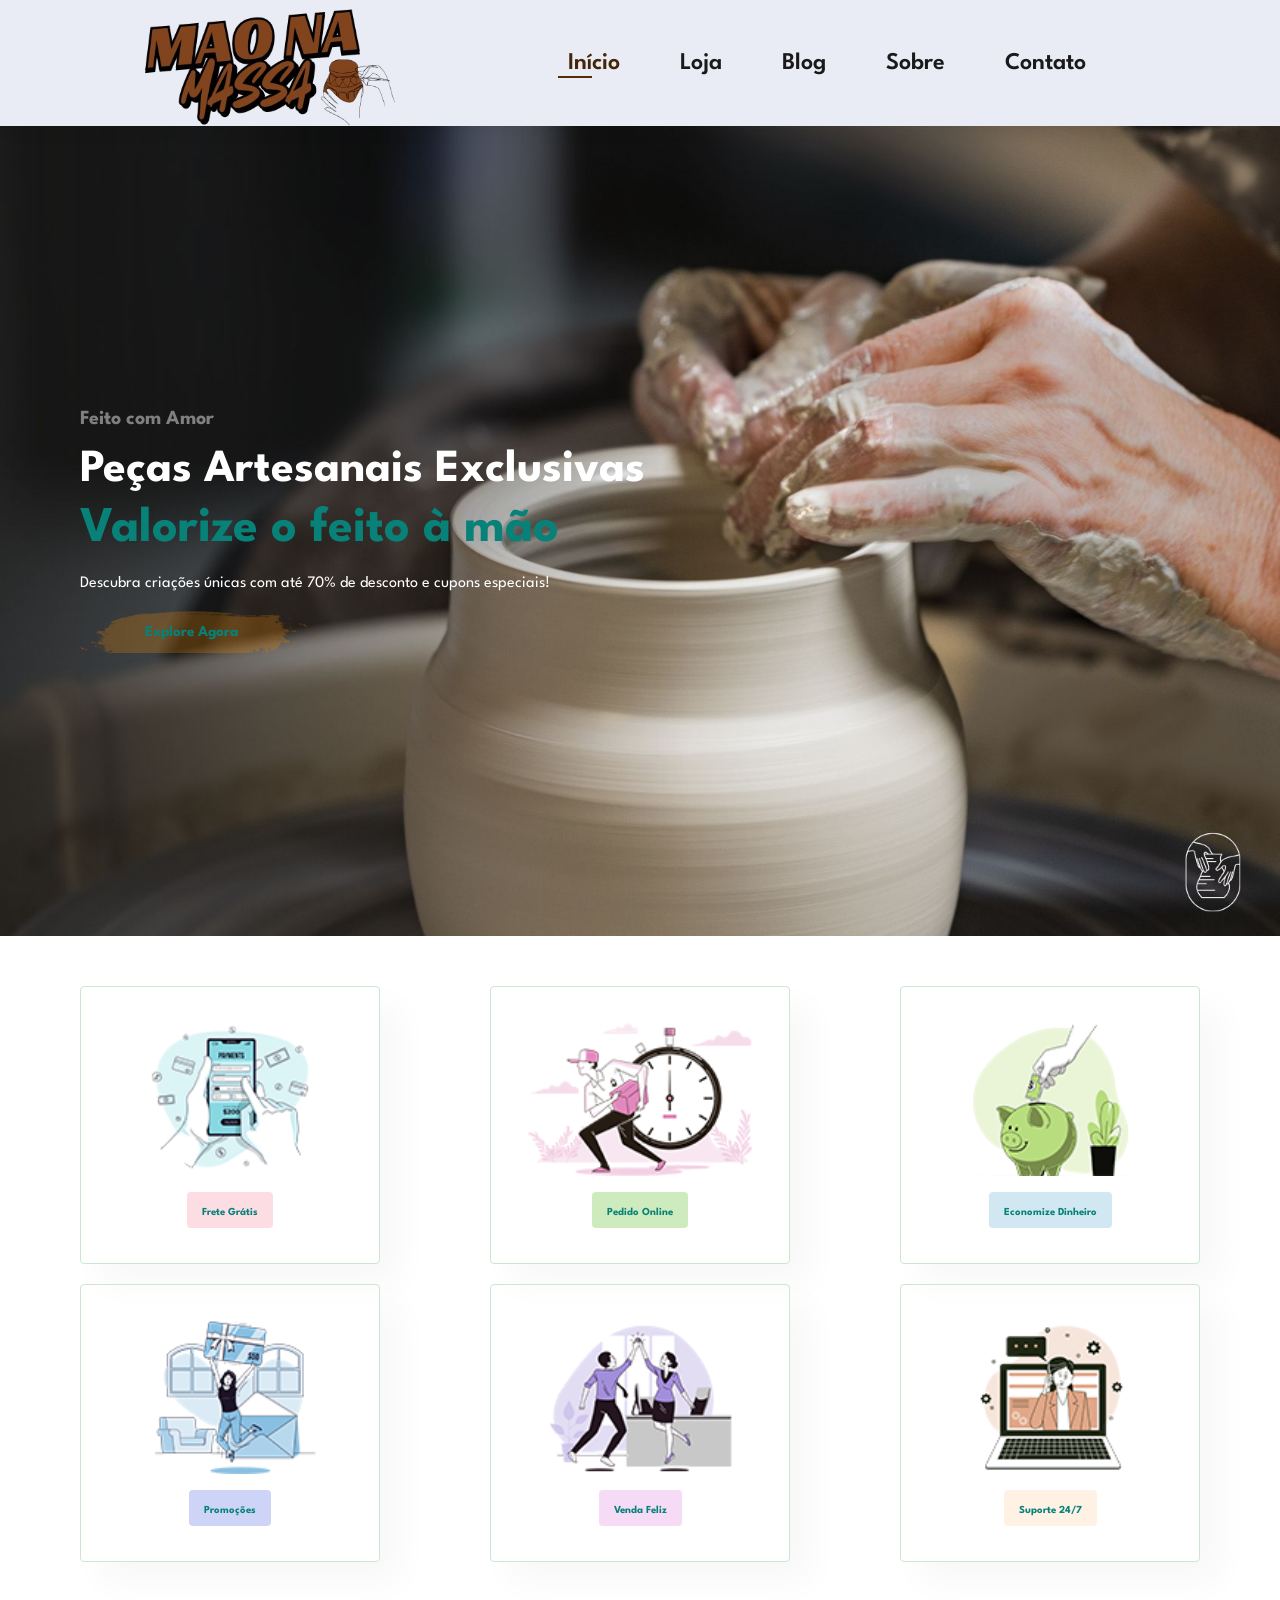
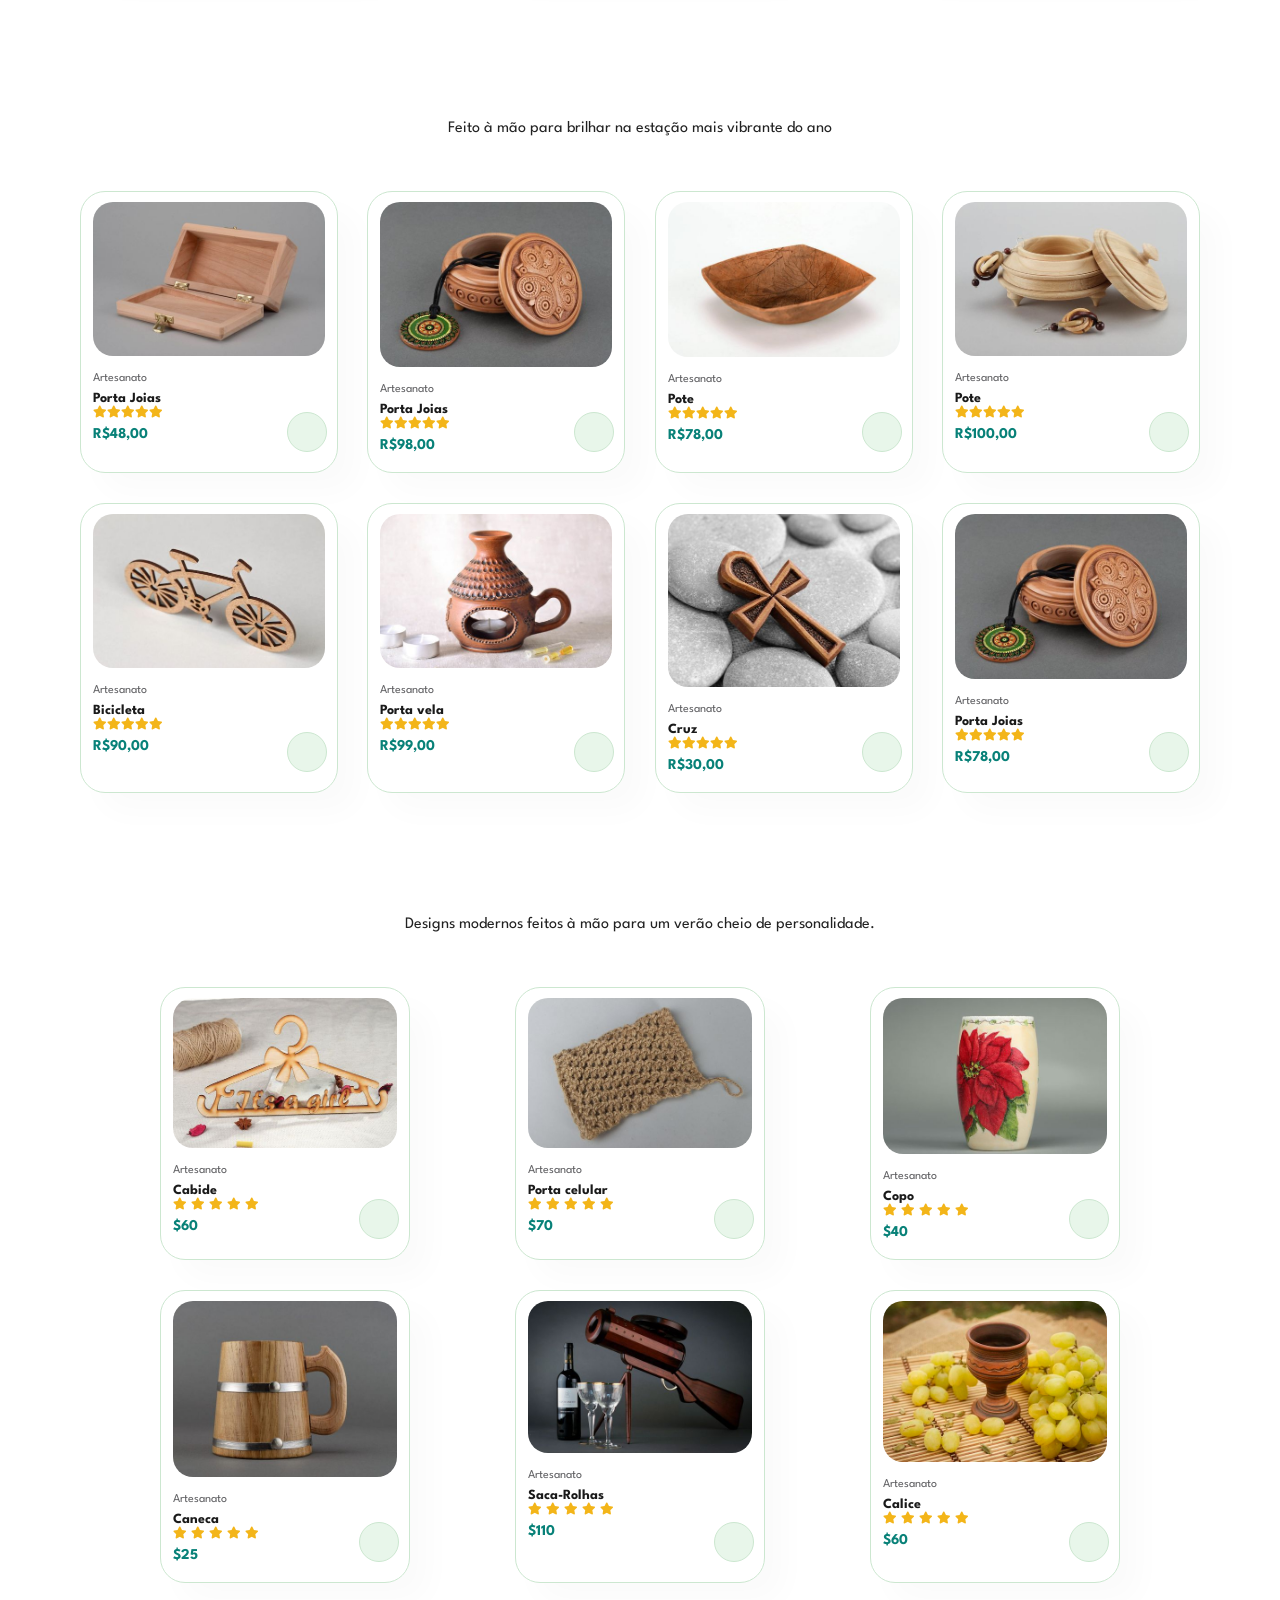
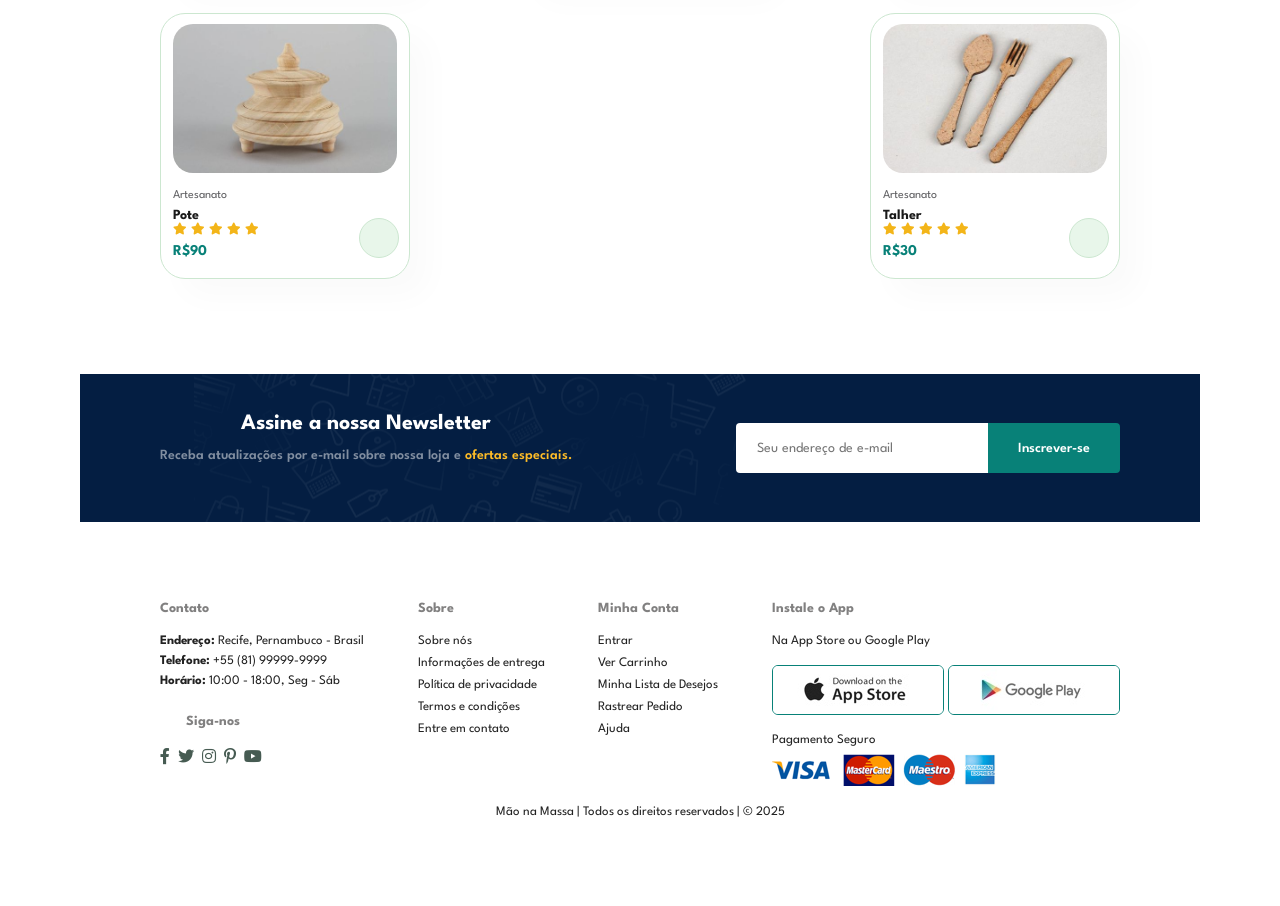
==== commit cd3e06a0: "Logo" ====
--- a/index.html
+++ b/index.html
@@ -322,7 +322,7 @@
 
     <footer class="section-p1">
         <div class="col">
-            <img class="logo" src="images/logo.png" alt="">
+           
             <h4>Contato</h4>
             <p><strong>Endereço:</strong> Recife, Pernambuco - Brasil</p>
             <p><strong>Telefone:</strong> +55 (81) 99999-9999</p>
--- a/style.css
+++ b/style.css
@@ -5,8 +5,10 @@
     padding: 0;
     box-sizing: border-box;
     font-family: 'Spartan',sans-serif;
-}
-
+   
+}
+
+ 
 h1 {
     font-size: 50px;
     line-height: 64px;
@@ -46,6 +48,9 @@
 .section-m1 {
     margin: 40px 0;
 }
+
+
+  
 
 button.normal {
     font-size: 14px;
@@ -82,14 +87,36 @@
     display: flex;
     align-items: center;
     justify-content: space-between;
-    padding: 20px 80px;
-    background: #E3E6F3;
+    padding: 50px 80px;
+    background: #e3e6f3c7;
     box-shadow: 0 5px 15px rgba(0, 0, 0, 0.06);
     z-index: 999;
     position: sticky;
     top: 0;
 }
 
+
+nav {
+    height: 70px;              
+    display: flex;
+    align-items: center;
+    justify-content: space-between;
+    padding: 0 20px;
+    position: relative; /* permite posicionar a logo */
+
+  }
+  
+  .logo {
+    width: 350px;        /* aumenta a largura */
+    height: auto;        /* mantém proporção */
+    position: absolute;  /* sai do fluxo da nav */
+    top: 50%;            /* centraliza verticalmente */
+    transform: translateY(-50%);
+  
+  }
+  
+
+  
 #navbar {
     display: flex;
     align-items: center;
@@ -98,13 +125,13 @@
 
 #navbar li {
     list-style: none;
-    padding: 0 20px;
+    padding: 0 30px;
     position: relative;
 }
 
 #navbar li a {
     text-decoration: none;
-    font-size: 16px;
+    font-size: 24px;
     font-weight: 600;
     color: #1a1a1a;
     transition: 0.3s ease; 
@@ -112,7 +139,7 @@
 
 #navbar li a:hover,
 #navbar li a.active {
-    color: #088178;
+    color: #422606;
 }
 
 #navbar li a:hover::after,
@@ -120,7 +147,7 @@
     content: "";
     width: 30%;
     height: 2px;
-    background: #088178;
+    background: #552c06;
     position: absolute;
     bottom: -4px;
     left: 20px;
@@ -178,13 +205,13 @@
 }
 
 #feature .fe-box {
-    width: 180px;
+    width: 300px;
     text-align: center;
-    padding: 25px 15px;
+    padding: 35px 25px;
     box-shadow: 20px 20px 34px rgba(0, 0, 0, 0.03);
     border: 1px solid #cce7d0;
     border-radius: 4px;
-    margin: 15px 0;
+    margin: 10px 0;
 }
 
 #feature .fe-box:hover {
@@ -192,13 +219,13 @@
 }
 
 #feature .fe-box img{
-    width: 100%;
-    margin-bottom: 10px;
+    width: 90%;
+    margin-bottom: 12px;
 }
 
 #feature .fe-box h6 {
     display: inline-block;
-    padding: 9px 8px 6px 8px;
+    padding: 15px 15px 10px 15px;
     line-height: 1;
     border-radius: 4px;
     color: #088178;
@@ -449,6 +476,12 @@
     width: 100%;
     text-align: center;
 }
+footer .logo-footer {
+    width: 180px;       /* controla a largura da logo no footer */
+    height: auto;       /* mantém proporção */
+    margin-bottom: 30px;
+    display: block;     /* garante alinhamento */
+}
 
 /* Shop Page */
 
@@ -889,8 +922,17 @@
     .section-p1 {
         padding: 40px 40px;
     } 
-
+    
+    .logo{
+        width: 189px;       /* controla a largura da logo */
+        height: auto;       /* mantém proporção */
+        margin-bottom: 40px; /* espaço abaixo da logo */
+        margin-left: 13px
+    }
+
+   
     #navbar {
+        padding: 120px 0 0 10px;
         display: flex;
         flex-direction: column;
         align-items: flex-start;
@@ -904,6 +946,7 @@
         box-shadow: 0 40px 60px rgba(0, 0, 0, 0.1);
         padding: 80px 0 0 10px;
         transition: 0.3s;
+        
     }
 
     #navbar.active {
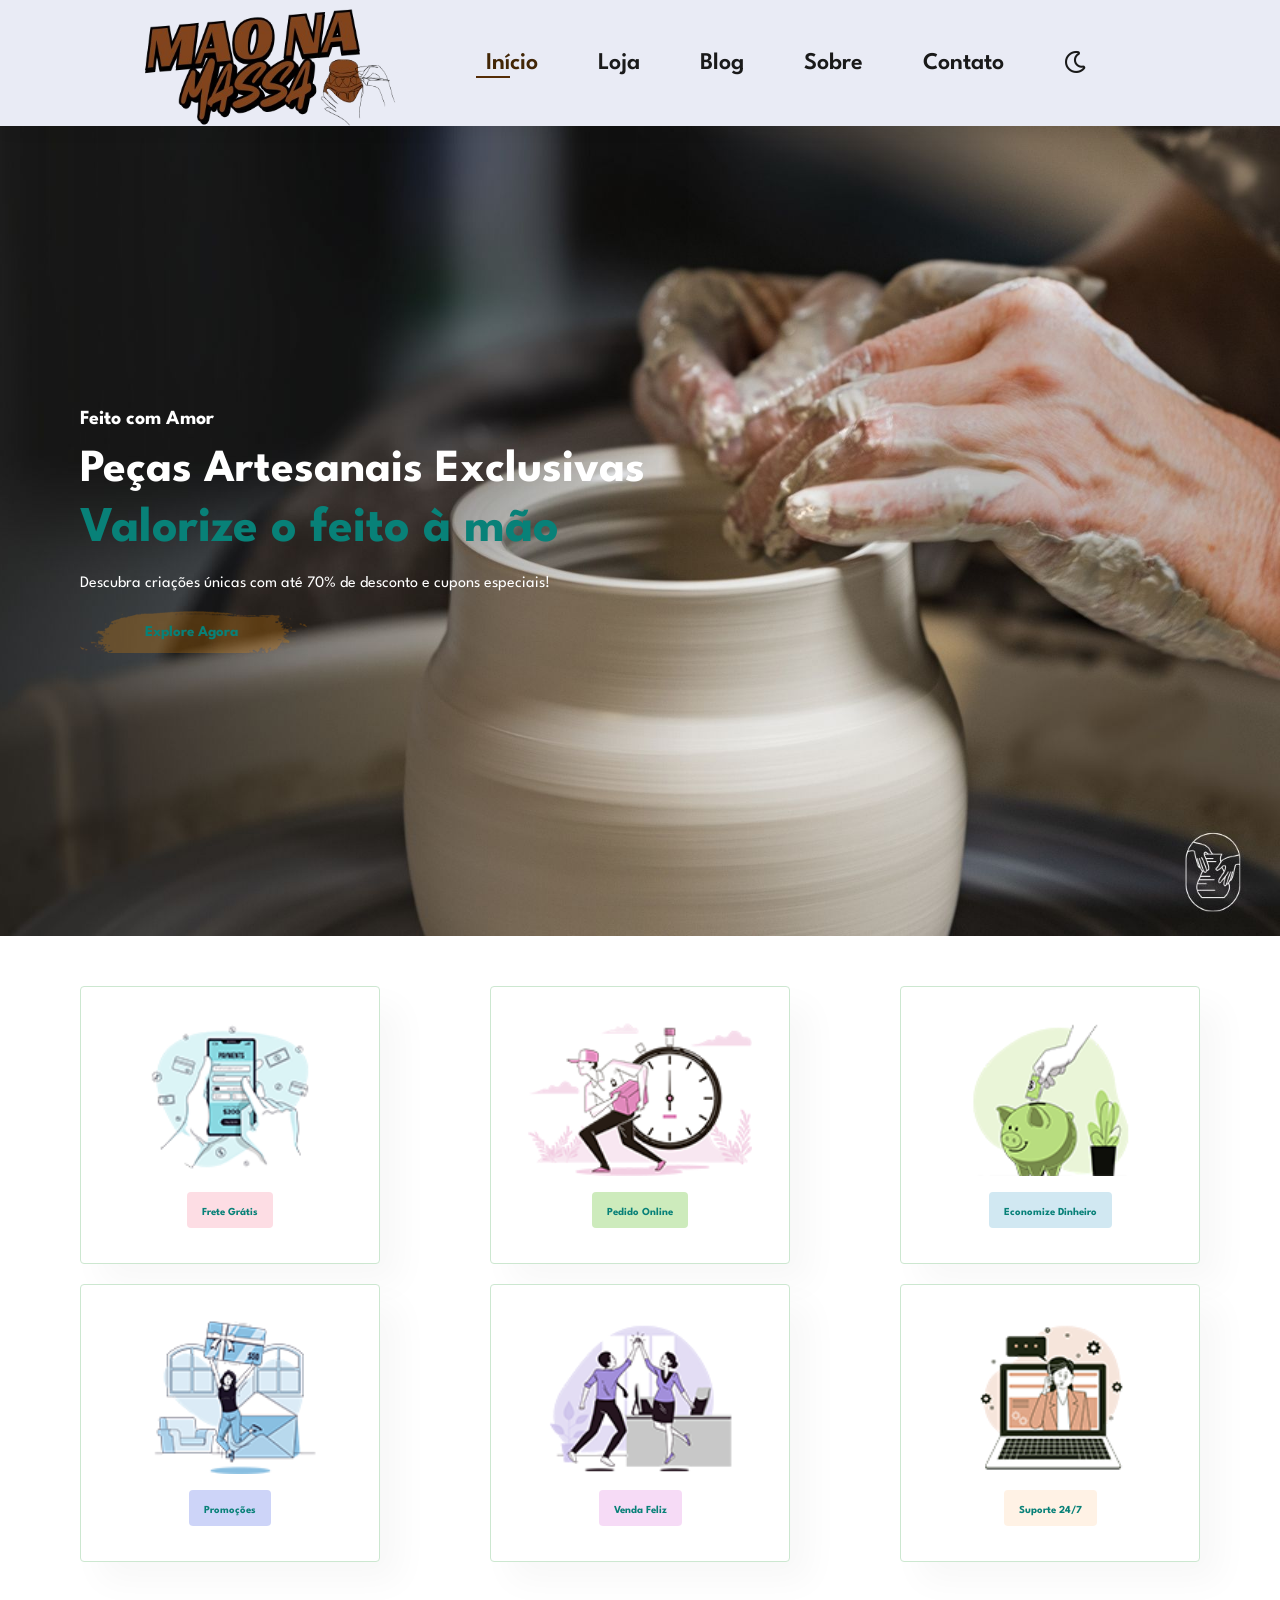
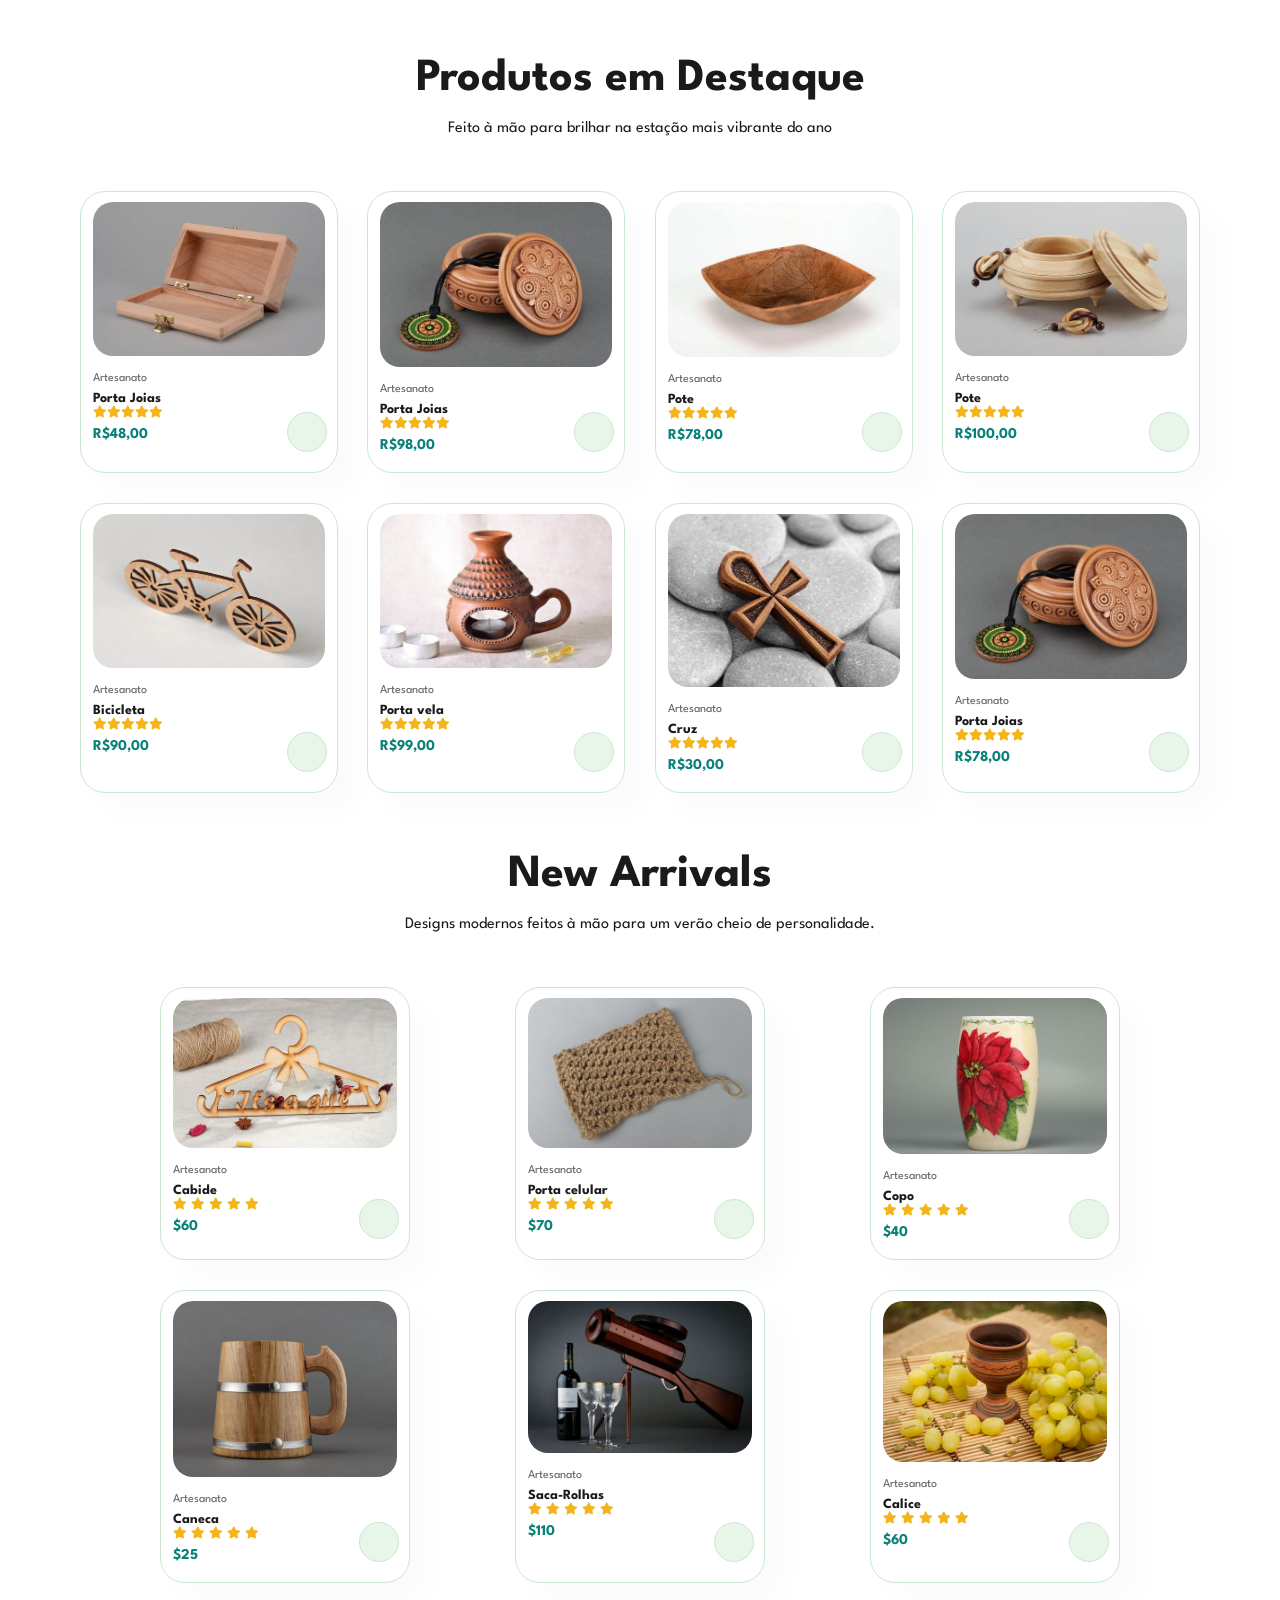
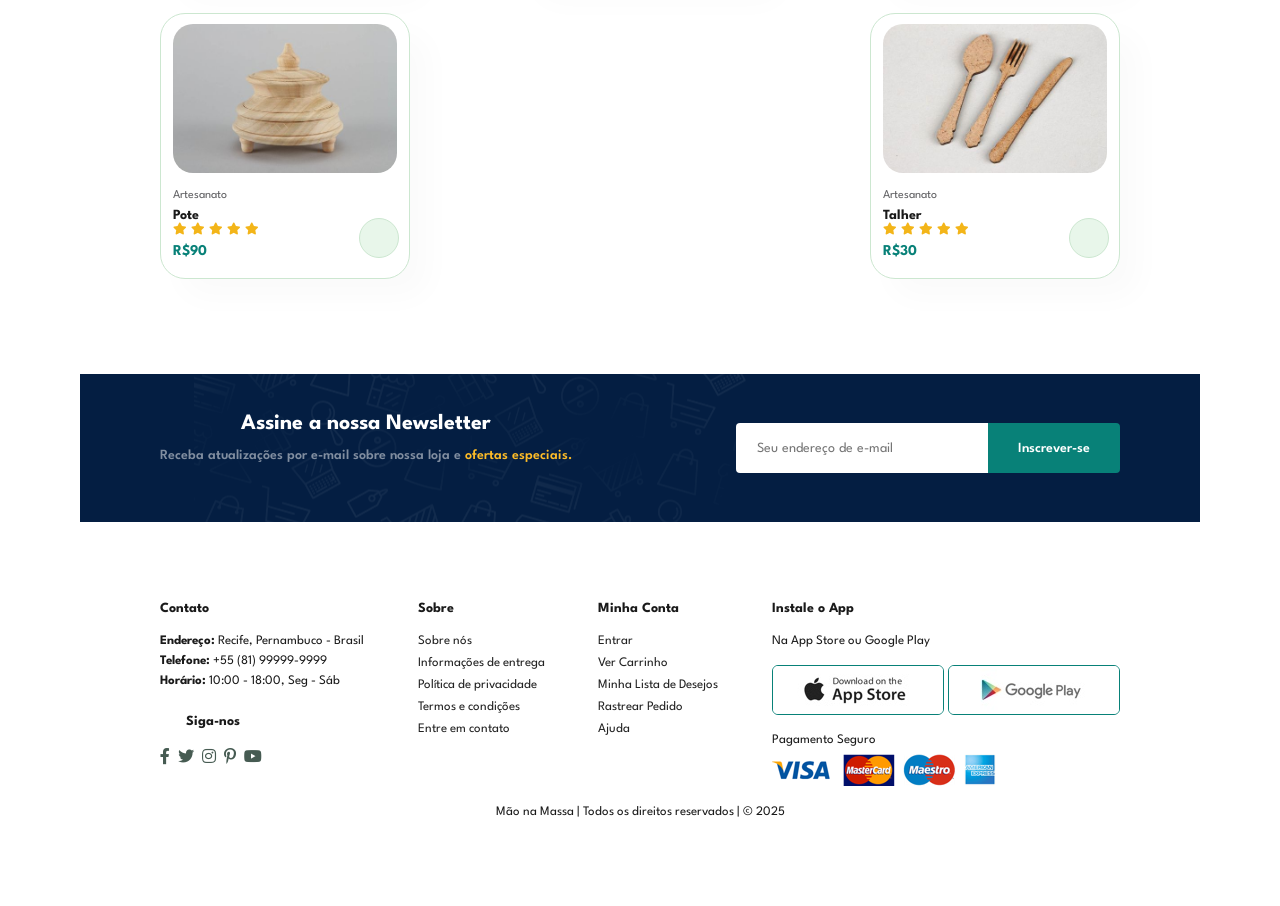
==== commit 1815312b: "Dark" ====
--- a/index.html
+++ b/index.html
@@ -23,6 +23,11 @@
                 <li><a href="blog.html">Blog</a></li>
                 <li><a href="about.html">Sobre</a></li>
                 <li><a href="contact.html">Contato</a></li>
+                <li>
+                    <a href="#" id="theme-toggle">
+                        <i class="far fa-moon"></i>
+                    </a>
+                </li>
                 <li id="lg-bag"><a href="cart.html"><i class="far fa-shopping-bag"></i></a></li>
                 <a href="#" id="close"><i class="far fa-times"></i></a>
             </ul>
--- a/style.css
+++ b/style.css
@@ -7,6 +7,9 @@
     font-family: 'Spartan',sans-serif;
    
 }
+
+
+
 
  
 h1 {
@@ -915,10 +918,34 @@
     padding: 10px;
     font-size: 13px;
 }
+/* Esconde o X em TODAS as telas como padrão */
+#close {
+    display: none !important;
+}
+
 
 /* Media Query */
 
 @media (max-width: 799px) {
+
+    .dark-theme #mobile i,
+.dark-theme #mobile a i {
+    color: #fff !important; 
+    opacity: 1 !important;
+}
+
+#close {
+    display: block !important;
+    position: absolute;
+    top: 30px;
+    left: 30px;
+    font-size: 24px;
+}
+
+.dark-theme #close {
+    color: var(--hero-text) !important;
+}
+
     .section-p1 {
         padding: 40px 40px;
     } 
@@ -951,6 +978,15 @@
 
     #navbar.active {
         right: 0px;
+        background: #1a1a1a; /* fundo dark */
+    }
+
+    #navbar.active li a {
+        color: #fff !important; /* texto branco */
+    }
+
+    #navbar.active #close {
+        color: #fff !important; /* X branco */
     }
 
     #navbar li {
@@ -968,14 +1004,7 @@
         padding-left: 20px;
     }
 
-    #close {
-        display: initial;
-        position: absolute;
-        top: 30px;
-        left: 30px;
-        color: #222;
-        font-size: 24px;
-    }
+ 
 
     #lg-bag {
         display: none;
@@ -1194,4 +1223,233 @@
         width: 100%;
         padding: 20px;
     }
-}+}
+
+/* 🔥 Tema Claro e Escuro com Variáveis */
+:root {
+    --bg: #ffffff;
+    --text: #1a1a1a;
+    --highlight: #422606;
+
+    /* header */
+    --header-bg: #e3e6f3c7;
+
+    /* hero */
+    --hero-title: #088178;
+    --hero-text: #ffffff;
+
+    /* cards */
+    --card-border: #cce7d0;
+    --card-bg: #ffffff;
+}
+
+/* 🌙 Tema Escuro */
+.dark-theme {
+    --bg: #121212;
+    --text: #e6e6e6;
+    --highlight: #ffd38a;
+
+    --header-bg: #222222;
+
+    --hero-title: #4cd3c2;
+    --hero-text: #e6e6e6;
+
+    --card-border: #333333;
+    --card-bg: #1e1e1e;
+}
+
+/* Aplicação das variáveis */
+body {
+    background-color: var(--bg);
+    color: var(--text);
+    transition: background-color 0.3s ease, color 0.3s ease;
+}
+
+#header {
+    background: var(--header-bg);
+}
+
+h1, h2, h3, h4, h5, h6, p, a {
+    color: var(--text);
+    transition: 0.3s ease;
+}
+
+#hero h1,
+#hero button {
+    color: var(--hero-title);
+}
+
+#hero p,
+#hero h2,
+#hero h4 {
+    color: var(--hero-text);
+}
+
+#feature .fe-box,
+#product1 .pro {
+    background-color: var(--card-bg);
+    border-color: var(--card-border);
+}
+
+/* Ícone do botão */
+#theme-toggle i {
+    font-size: 22px;
+    cursor: pointer;
+}
+
+/* Mudar lua para sol no tema escuro */
+.dark-theme #theme-toggle i:before {
+    content: "\f185"; /* FontAwesome sol */
+}
+#navbar {
+    z-index: 10000 !important;
+}
+#close {
+    font-size: 32px;
+    font-weight: bold;
+    cursor: pointer;
+    color: #000; /* coloque a cor que fará contraste */
+    position: absolute;
+    top: 20px;
+    right: 25px;
+    z-index: 2000; /* garante que fique por cima */
+    display: block;
+}
+#close:hover {
+    transform: scale(1.1);
+    transition: .2s;
+}
+
+
+/* ================= DARK THEME FIXES ================= */
+
+/* =======================
+   DARK MODE - MENU MOBILE
+   ======================= */
+   .dark-mode #navbar {
+    background-color: #111 !important; /* Fundo bem escuro */
+    border-left: 1px solid #333;
+}
+
+.dark-mode #navbar a {
+    color: #f5f5f5 !important; /* Texto branco */
+}
+
+.dark-mode #navbar li {
+    border-color: #333 !important;
+}
+
+/* Ícone do menu e de fechar no modo escuro */
+.dark-mode #mobile i,
+.dark-mode #close {
+    color: #fff !important;
+}
+
+
+
+/* Menu */
+.dark-theme #navbar li a {
+    color: var(--hero-text) !important;
+}
+
+.dark-theme #navbar li a:hover,
+.dark-theme #navbar li a.active {
+    color: var(--highlight) !important;
+}
+
+.dark-theme #navbar li a:hover::after,
+.dark-theme #navbar li a.active::after {
+    background: var(--highlight);
+}
+
+/* Ícone do carrinho no header */
+.dark-theme #lg-bag a i {
+    color: var(--hero-text);
+}
+
+/* Produtos */
+.dark-theme #product1 .pro .des span,
+.dark-theme #product1 .pro .des h5,
+.dark-theme #product1 .pro .des h4 {
+    color: var(--hero-text) !important;
+}
+
+.dark-theme #product1 .pro i.fas.fa-star {
+    color: #ffd966; /* cor dourada clara visível */
+}
+
+.dark-theme #product1 .pro .cart {
+    background-color: #333 !important;
+    border-color: #555 !important;
+    color: var(--highlight) !important;
+}
+
+/* Section Titles e Headings */
+.dark-theme h1,
+.dark-theme h2,
+.dark-theme h3,
+.dark-theme h4 {
+    color: var(--hero-text) !important;
+}
+
+/* Footer (links e textos brancos) */
+footer,
+footer .col a,
+footer .col h4 {
+    transition: 0.3s ease;
+}
+
+.dark-theme footer .col a,
+.dark-theme footer .col h4,
+.dark-theme footer p {
+    color: #ffffff !important;
+}
+
+/* Hover no footer */
+.dark-theme footer .col a:hover {
+    color: var(--highlight) !important;
+}
+
+/* Ajuste Fe-box títulos */
+.dark-theme #feature .fe-box h6 {
+    color: #000 !important; /* para contrastar com fundos coloridos */
+}
+
+/* ================= SHOP PAGE DARK THEME ================= */
+.dark-mode #page-header {
+    background-color: var(--dark-bg-header);
+    background-image: url(images/about/banner.png);
+    background-blend-mode: multiply;
+}
+
+.dark-mode #page-header h2,
+.dark-mode #page-header p {
+    color: var(--hero-text) !important;
+}
+
+.dark-mode #product1 {
+    background-color: var(--bg-dark);
+}
+
+.dark-mode #product1 .pro {
+    background-color: #222 !important;
+    border-color: #444 !important;
+}
+
+.dark-mode #product1 .pro:hover {
+    box-shadow: 20px 20px 30px rgba(255,255,255,0.05) !important;
+}
+
+.dark-mode #product1 .pro .des span,
+.dark-mode #product1 .pro .des h5,
+.dark-mode #product1 .pro .des h4 {
+    color: var(--hero-text) !important;
+}
+
+.dark-mode #product1 h2 {
+    color: var(--hero-text) !important;
+}
+
+
+
+
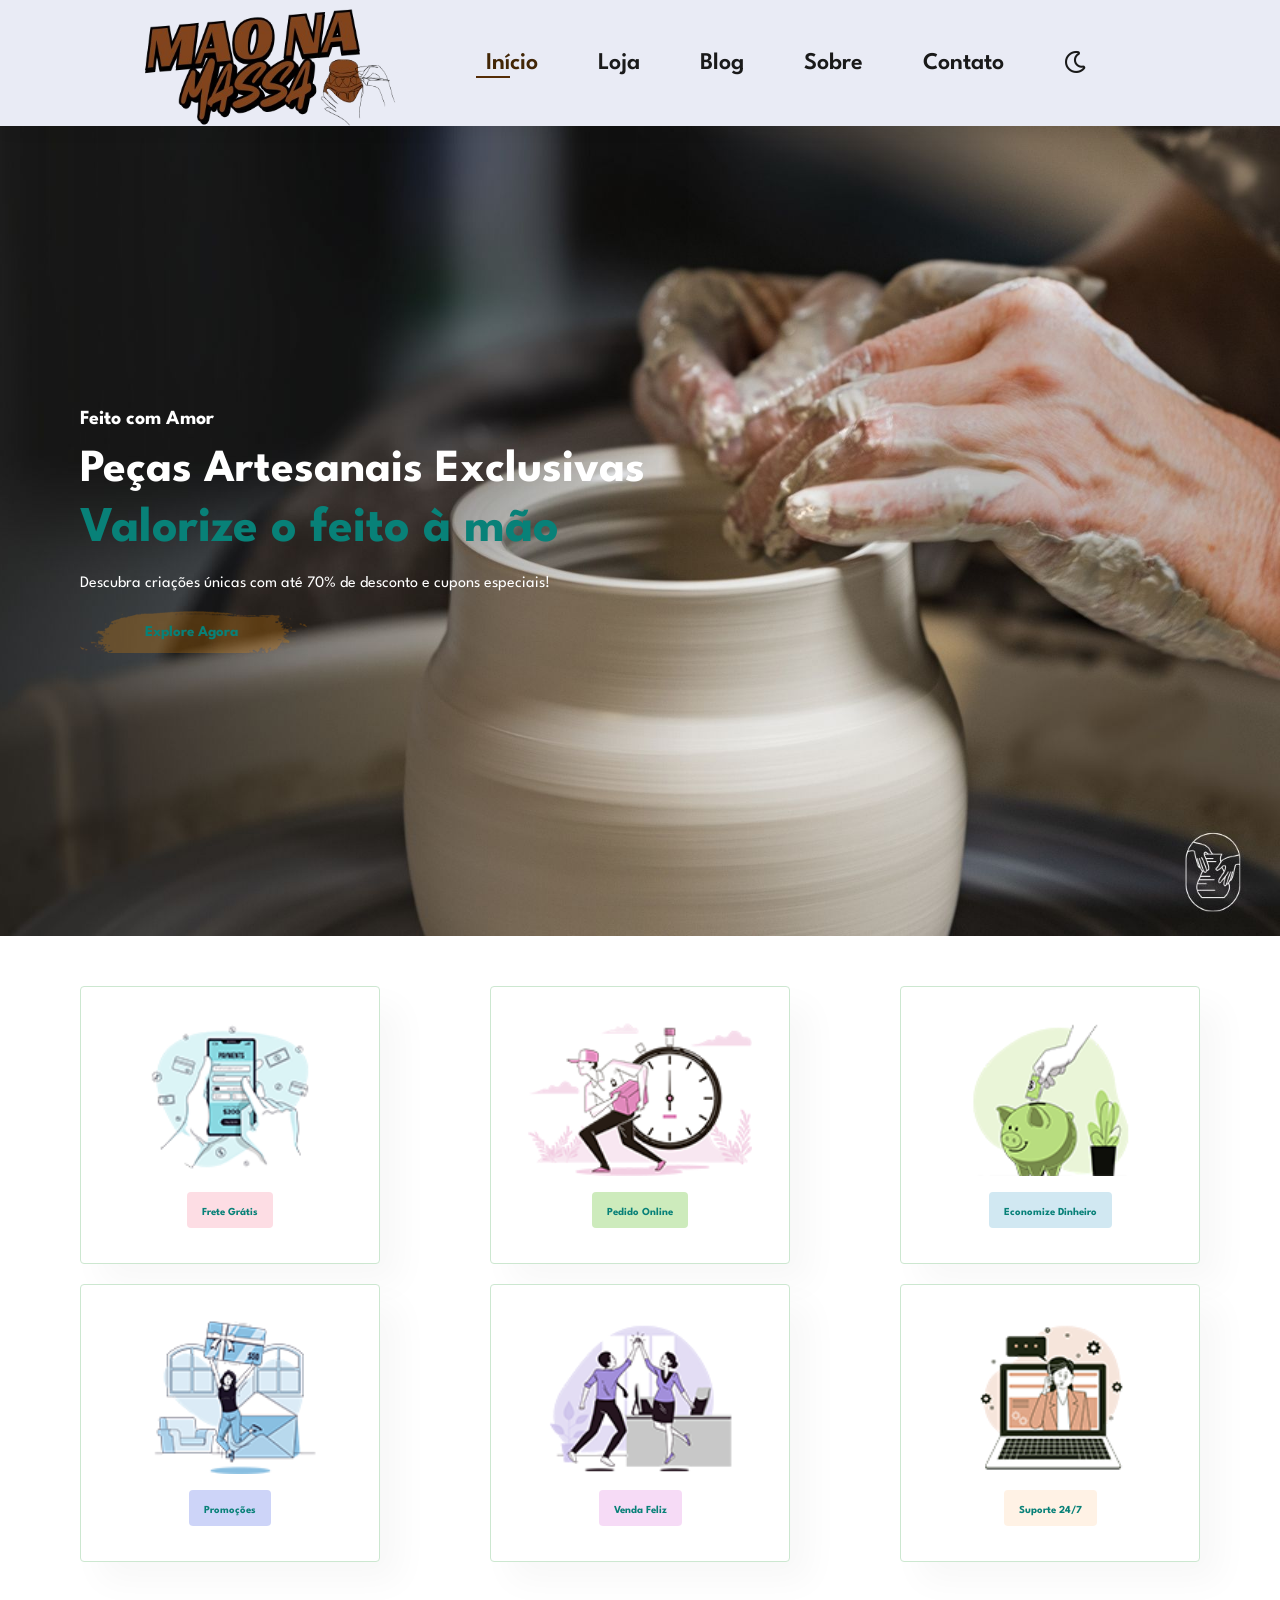
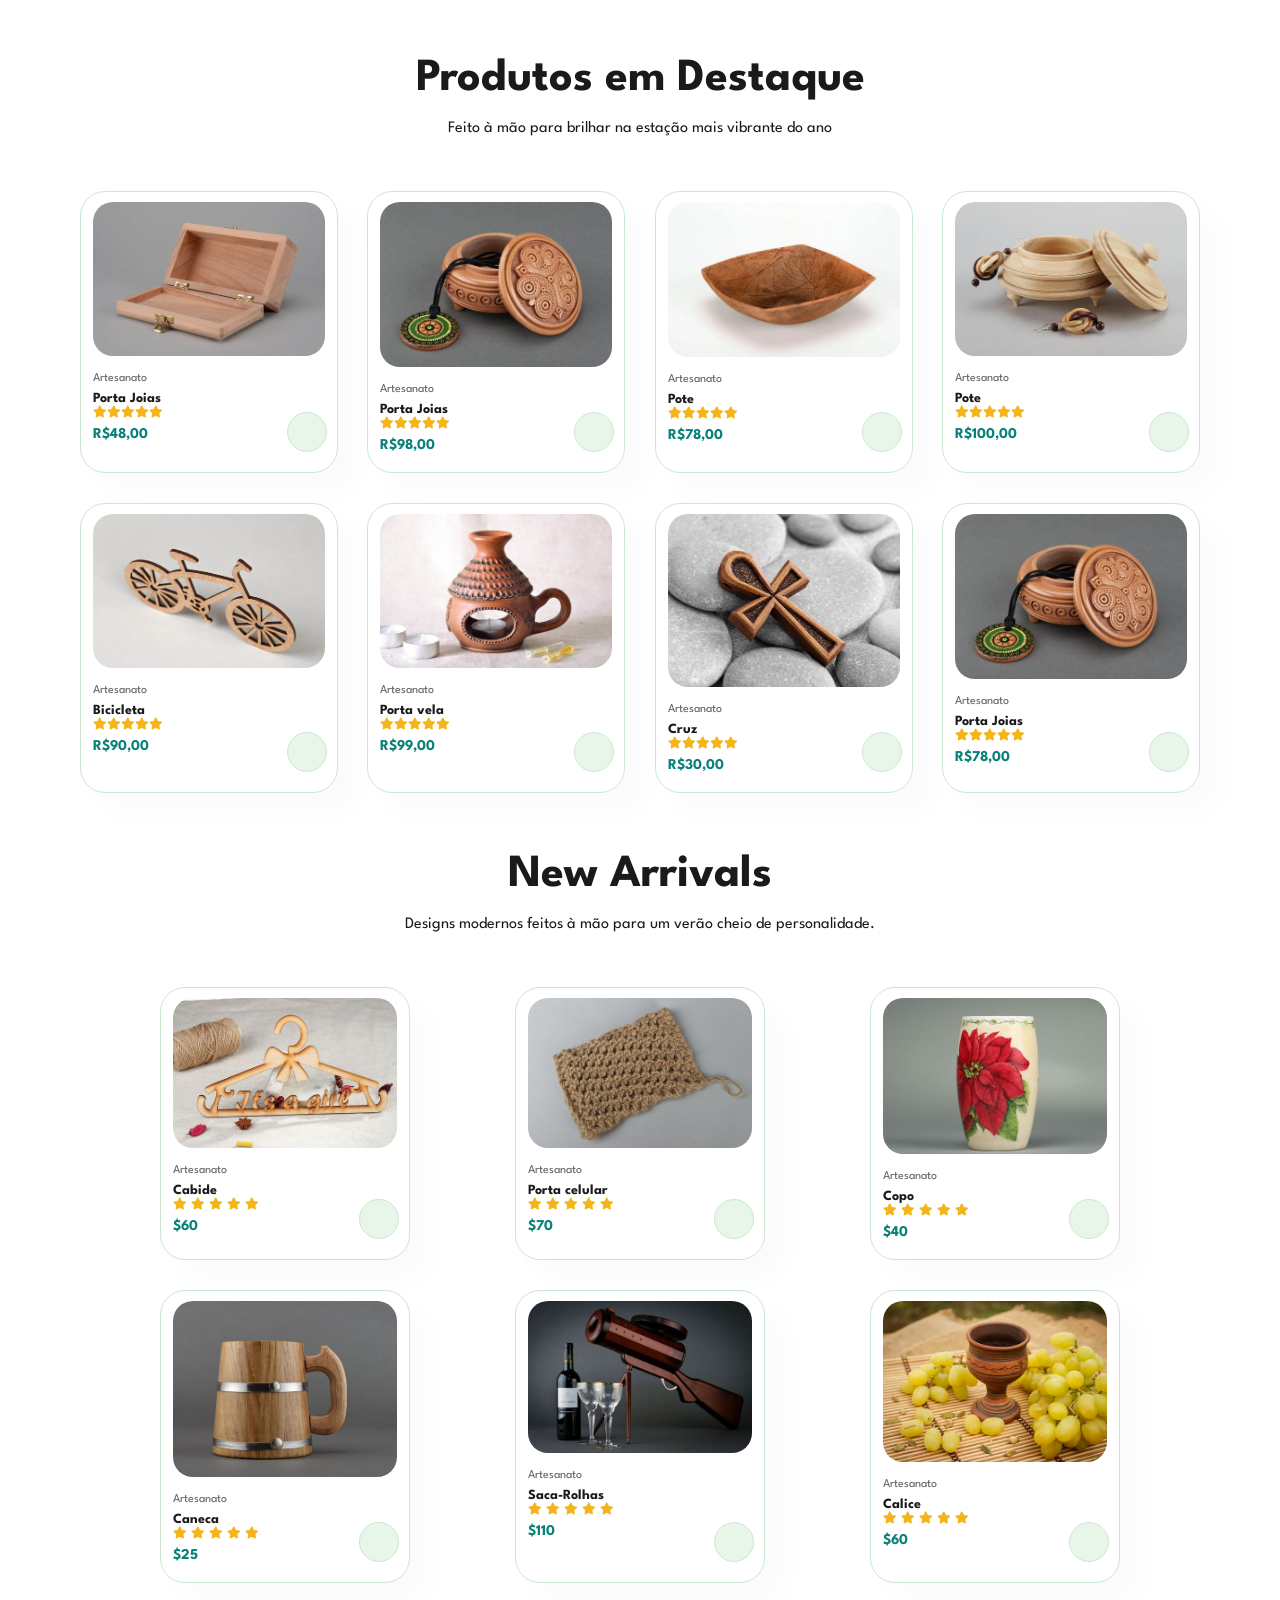
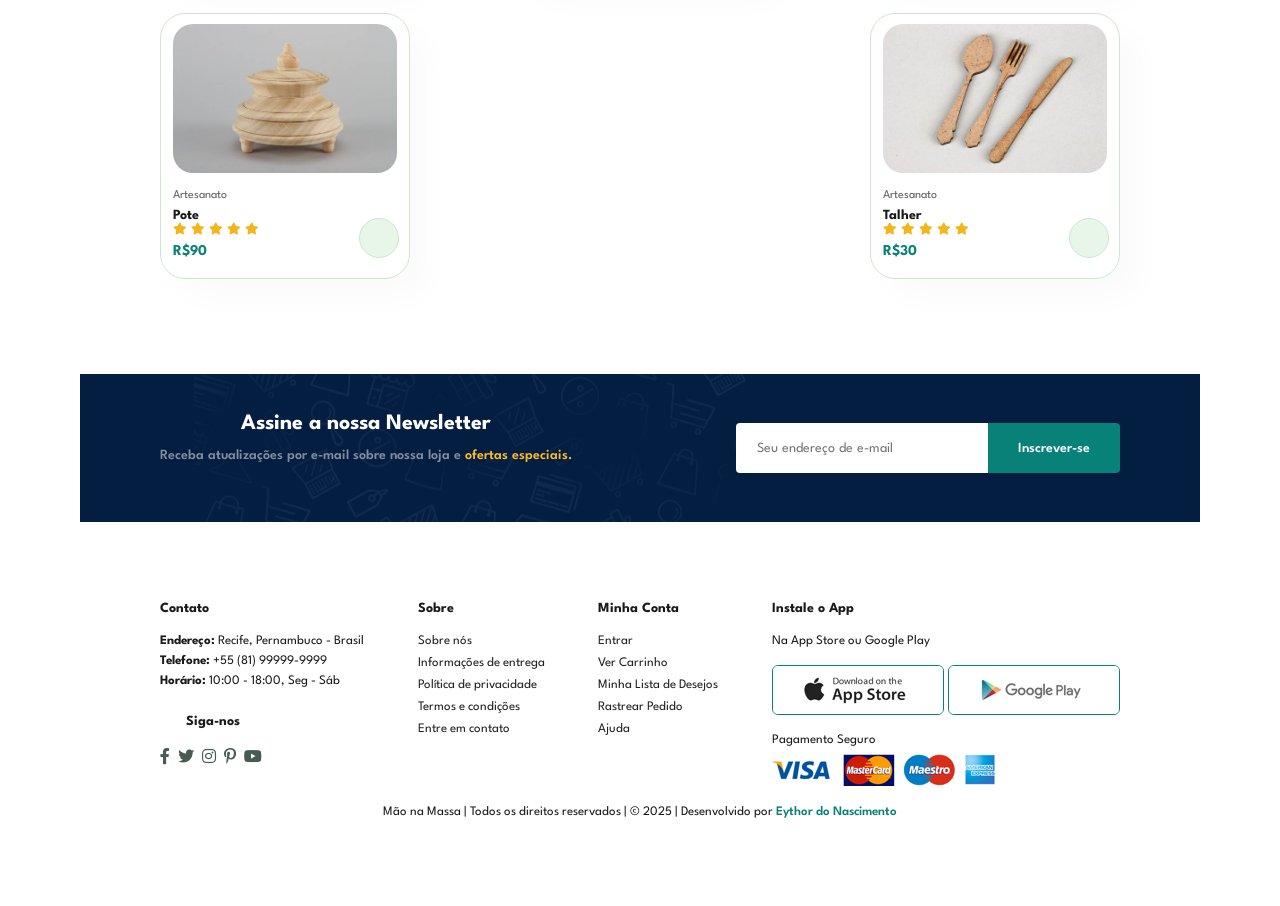
==== commit fa68d948: "modelo produto" ====
--- a/index.html
+++ b/index.html
@@ -47,7 +47,7 @@
 
     <section id="feature" class="section-p1">
         <div class="fe-box">
-            <img src="images/features/f1.png" alt="">
+            <img src="images/features/f1.png" alt="" >
             <h6>Frete Grátis</h6>
         </div>
         <div class="fe-box">
@@ -76,7 +76,7 @@
         <p>Feito à mão para brilhar na estação mais vibrante do ano</p>
         <div class="pro-container">
             <div class="pro">
-                <img src="images/products/f1.jpg" alt="">
+                <a href="singleProduct.html">  <img src="images/products/f1.jpg" alt=""></a>     
                 <div class="des">
                     <span>Artesanato</span>
                     <h5>Porta Joias</h5>
@@ -88,7 +88,7 @@
                 <a href="#"><i class="fas fa-shopping-cart cart"></i></a>
             </div>
             <div class="pro">
-                <img src="images/products/f2.jpg" alt="">
+                <a href="singleProduct.html"> <img src="images/products/f2.jpg" alt=""></a>
                 <div class="des">
                     <span>Artesanato</span>
                     <h5>Porta Joias</h5>
@@ -100,7 +100,7 @@
                 <a href="#"><i class="fas fa-shopping-cart cart"></i></a>
             </div>
             <div class="pro">
-                <img src="images/products/f3.jpg" alt="">
+                <a href="singleProduct.html"><img src="images/products/f3.jpg" alt=""></a>
                 <div class="des">
                     <span>Artesanato</span>
                     <h5>Pote</h5>
@@ -112,7 +112,8 @@
                 <a href="#"><i class="fas fa-shopping-cart cart"></i></a>
             </div>
             <div class="pro">
-                <img src="images/products/f4.jpg" alt="">
+                <a href="singleProduct.html"><img src="images/products/f4.jpg" alt=""></a>
+               
                 <div class="des">
                     <span>Artesanato</span>
                     <h5>Pote</h5>
@@ -124,7 +125,7 @@
                 <a href="#"><i class="fas fa-shopping-cart cart"></i></a>
             </div>
             <div class="pro">
-                <img src="images/products/f5.jpg" alt="">
+                <a href="singleProduct.html">  <img src="images/products/f5.jpg" alt=""></a>
                 <div class="des">
                     <span>Artesanato</span>
                     <h5>Bicicleta</h5>
@@ -136,7 +137,7 @@
                 <a href="#"><i class="fas fa-shopping-cart cart"></i></a>
             </div>
             <div class="pro">
-                <img src="images/products/f6.jpg" alt="">
+                <a href="singleProduct.html"><img src="images/products/f6.jpg" alt=""></a>
                 <div class="des">
                     <span>Artesanato</span>
                     <h5>Porta vela</h5>
@@ -148,7 +149,8 @@
                 <a href="#"><i class="fas fa-shopping-cart cart"></i></a>
             </div>
             <div class="pro">
-                <img src="images/products/f7.jpg" alt="">
+                <a href="singleProduct.html"><img src="images/products/f7.jpg" alt=""></a>
+                
                 <div class="des">
                     <span>Artesanato</span>
                     <h5>Cruz</h5>
@@ -160,7 +162,7 @@
                 <a href="#"><i class="fas fa-shopping-cart cart"></i></a>
             </div>
             <div class="pro">
-                <img src="images/products/f2.jpg" alt="">
+                <a href="singleProduct.html"><img src="images/products/f2.jpg" alt=""></a>
                 <div class="des">
                     <span>Artesanato</span>
                     <h5>Porta Joias</h5>
@@ -181,7 +183,7 @@
         <p>Designs modernos feitos à mão para um verão cheio de personalidade.</p>
         <div class="pro-container">
             <div class="pro">
-                <img src="images/products/n1.jpg" alt="">
+                <a href="singleProduct.html"><img src="images/products/n1.jpg" alt=""></a>
                 <div class="des">
                     <span>Artesanato</span>
                     <h5>Cabide</h5>
@@ -197,7 +199,8 @@
                 <a href="#"><i class="fas fa-shopping-cart cart"></i></a>
             </div>
             <div class="pro">
-                <img src="images/products/n2.jpg" alt="">
+                <a href="singleProduct.html"><img src="images/products/n2.jpg" alt=""></a>
+                
                
                  <div class="des">
                     <span>Artesanato</span>
@@ -214,7 +217,7 @@
                 <a href="#"><i class="fas fa-shopping-cart cart"></i></a>
             </div>
             <div class="pro">
-                <img src="images/products/n3.jpg" alt="">
+                <a href="singleProduct.html"> <img src="images/products/n3.jpg" alt=""></a>
                 <div class="des">
                     <span>Artesanato</span>
                     <h5>Copo</h5>
@@ -246,7 +249,8 @@
                 <a href="#"><i class="fas fa-shopping-cart cart"></i></a>
             </div>
             <div class="pro">
-                <img src="images/products/n5.jpg" alt="">
+                <a href="singleProduct.html"><img src="images/products/n5.jpg" alt=""></a>
+               
                 <div class="des">
                     <span>Artesanato</span>
                     <h5>Saca-Rolhas</h5>
@@ -262,7 +266,8 @@
                 <a href="#"><i class="fas fa-shopping-cart cart"></i></a>
             </div>
             <div class="pro">
-                <img src="images/products/n6.jpg" alt="">
+                <a href="singleProduct.html"> <img src="images/products/n6.jpg" alt=""></a>
+                
                 <div class="des">
                     <span>Artesanato</span>
                     <h5>Calice</h5>
@@ -278,7 +283,8 @@
                 <a href="#"><i class="fas fa-shopping-cart cart"></i></a>
             </div>
             <div class="pro">
-                <img src="images/products/n7.jpg" alt="">
+                <a href="singleProduct.html"><img src="images/products/n7.jpg" alt=""></a>
+                
                 <div class="des">
                     <span>Artesanato</span>
                     <h5>Pote</h5>
@@ -294,7 +300,8 @@
                 <a href="#"><i class="fas fa-shopping-cart cart"></i></a>
             </div>
             <div class="pro">
-                <img src="images/products/n8.jpg" alt="">
+                <a href="singleProduct.html"><img src="images/products/n8.jpg" alt=""></a>
+                
                 <div class="des">
                     <span>Artesanato</span>
                     <h5>Talher</h5>
@@ -370,8 +377,15 @@
             <img src="images/pay/pay.png" alt="">
         </div>
         <div class="copyright">
-            <p>Mão na Massa | Todos os direitos reservados | &#169; 2025</p>
-        </div>
+            <p>
+                Mão na Massa | Todos os direitos reservados | © 2025 | 
+                Desenvolvido por 
+                <a href="https://github.com/EythordoNascimento" target="_blank">
+                    Eythor do Nascimento
+                </a>
+            </p>
+        </div>
+        
     </footer>
 
     <!-- javascript script file link -->
--- a/style.css
+++ b/style.css
@@ -1399,6 +1399,22 @@
     transition: 0.3s ease;
 }
 
+.copyright a {
+    color: #088178; /* ou outra cor que combine com o site */
+    font-weight: 600;
+    text-decoration: none;
+}
+
+.copyright a:hover {
+    text-decoration: underline;
+}
+
+/* Dark mode */
+.dark-theme .copyright a {
+    color: var(--hero-text);
+}
+
+
 .dark-theme footer .col a,
 .dark-theme footer .col h4,
 .dark-theme footer p {
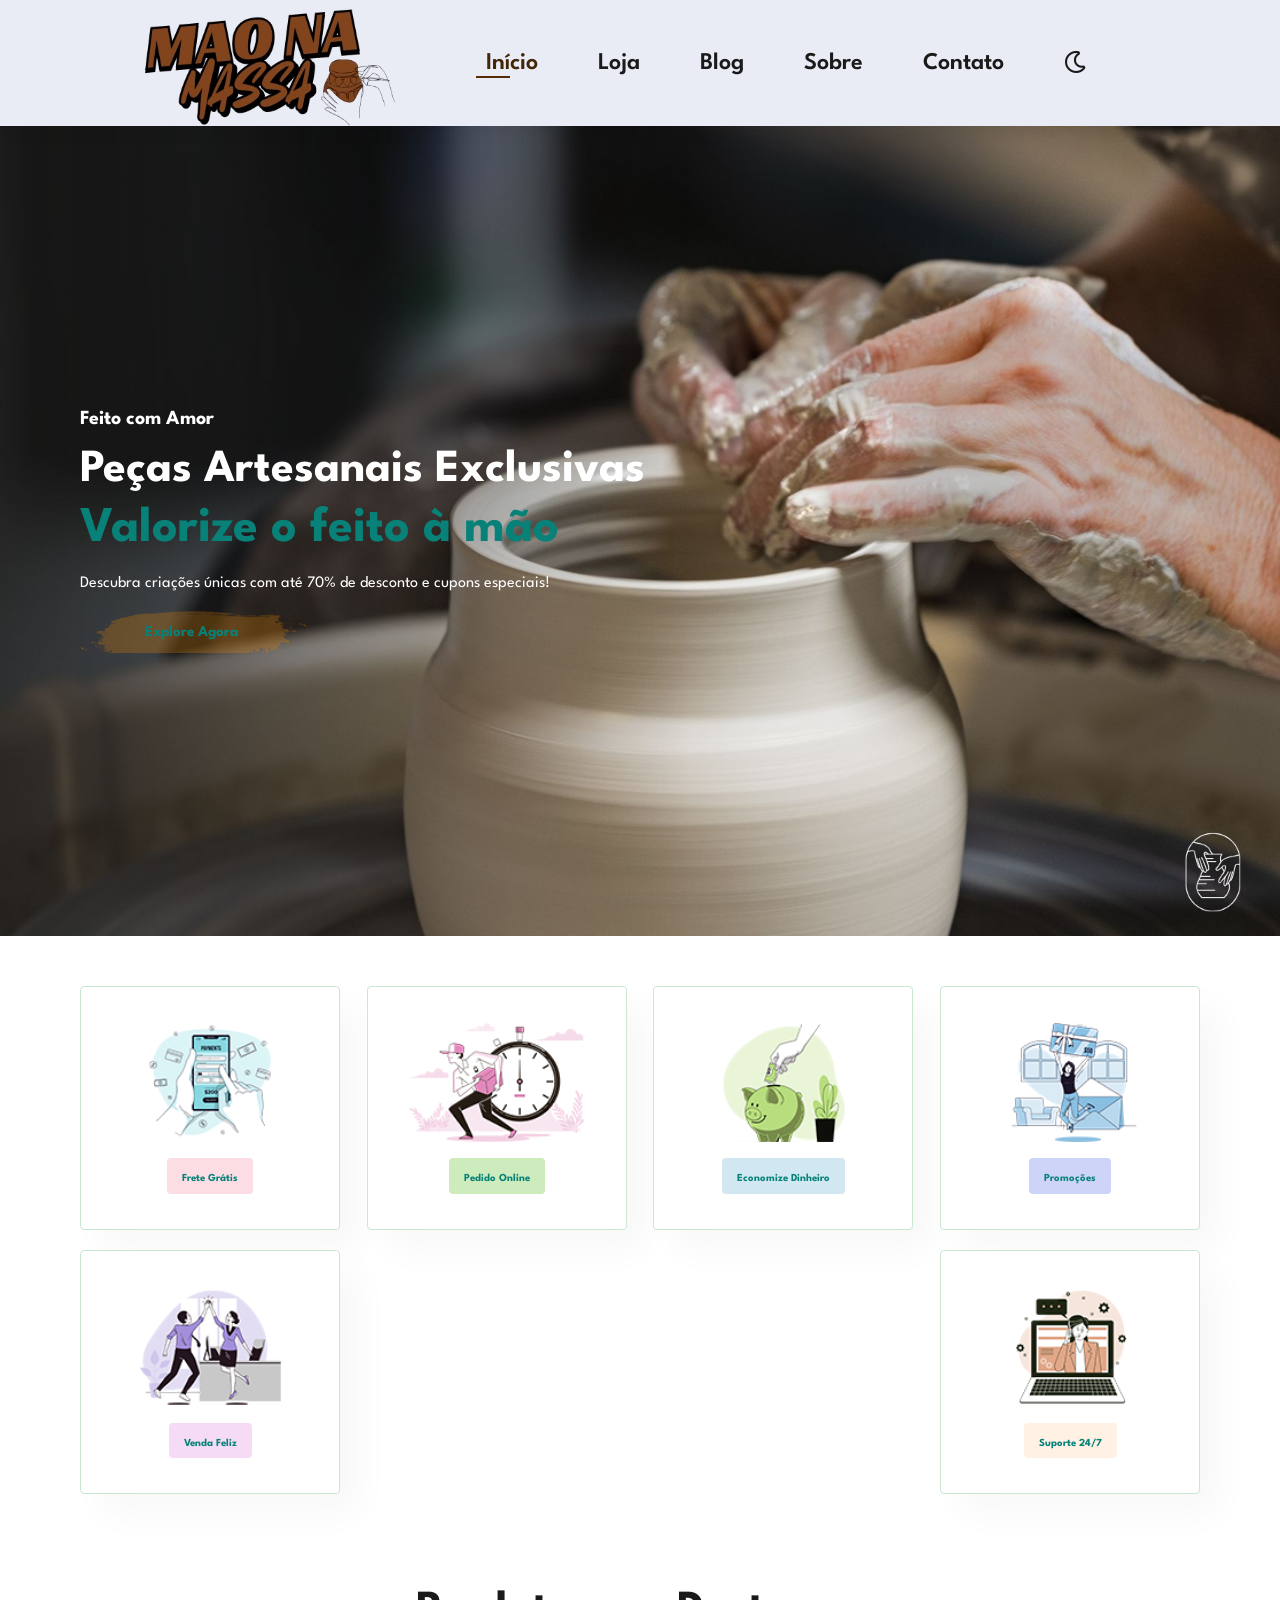
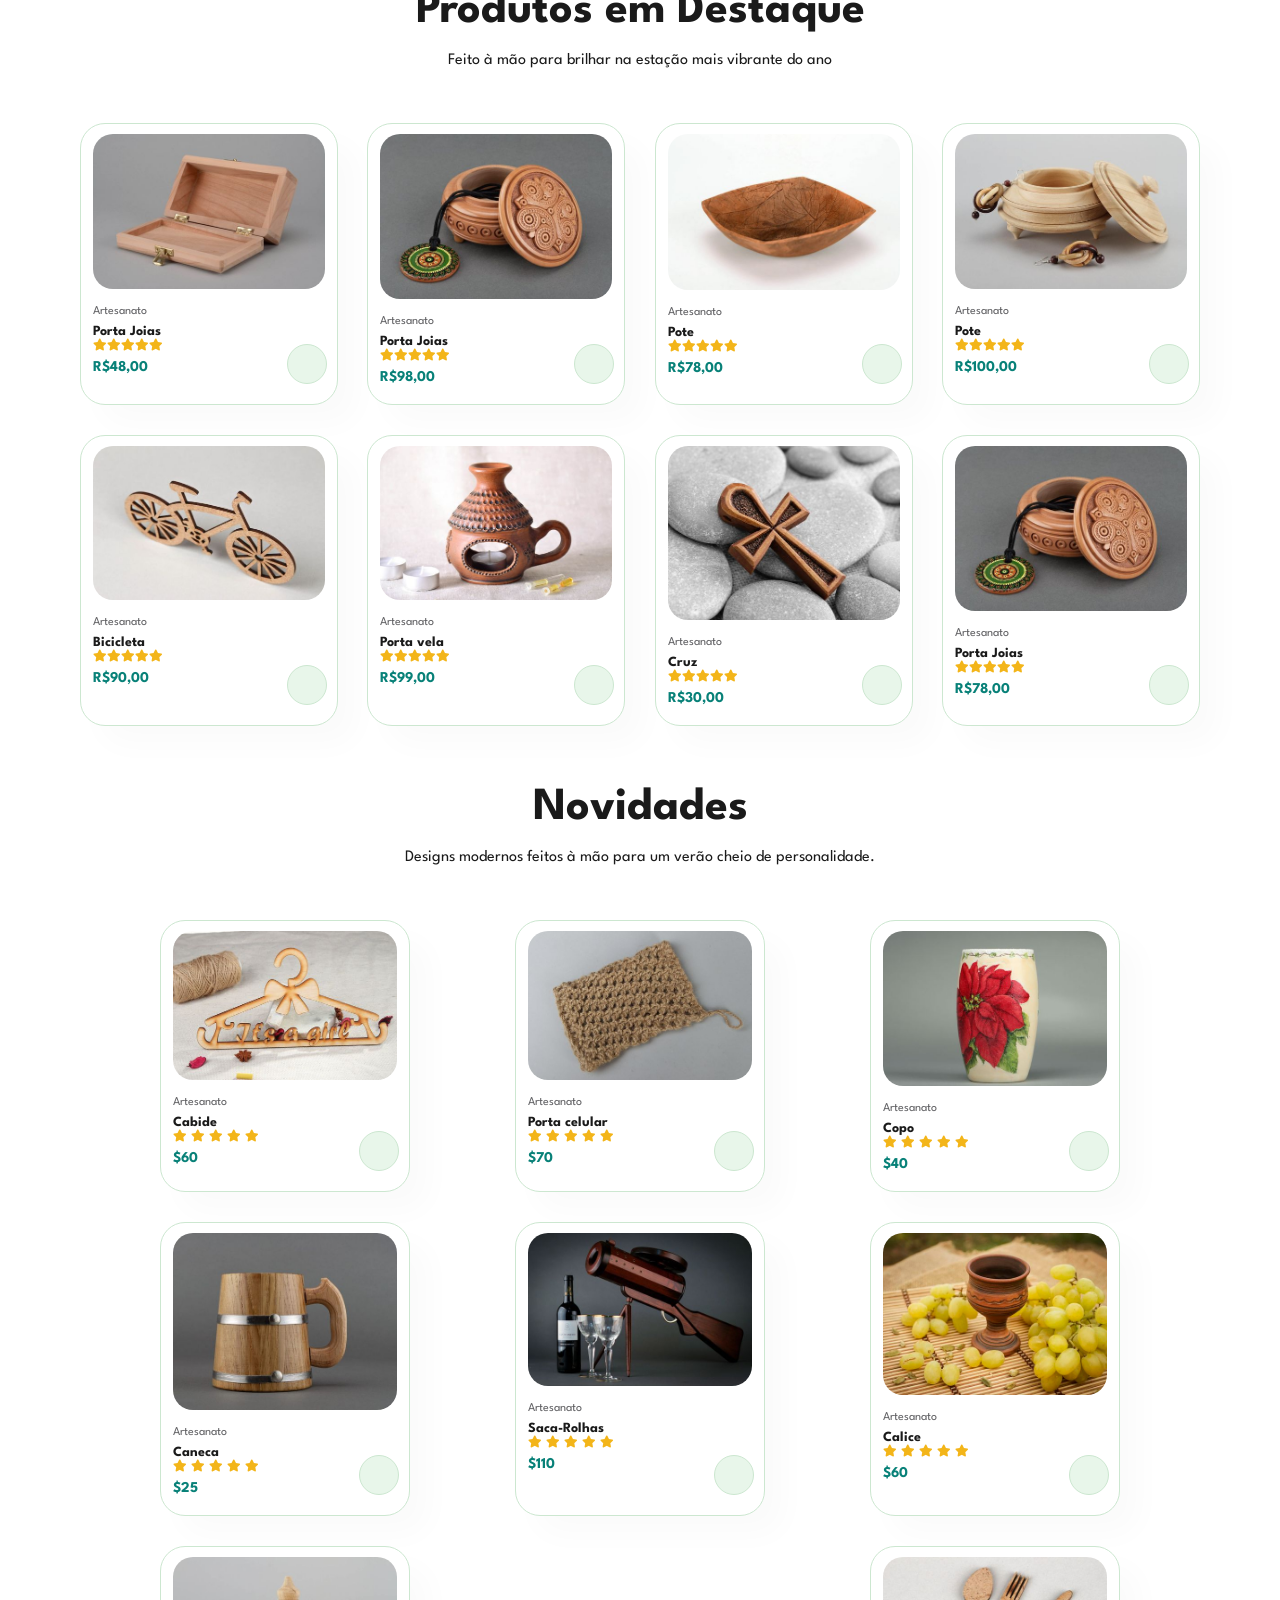
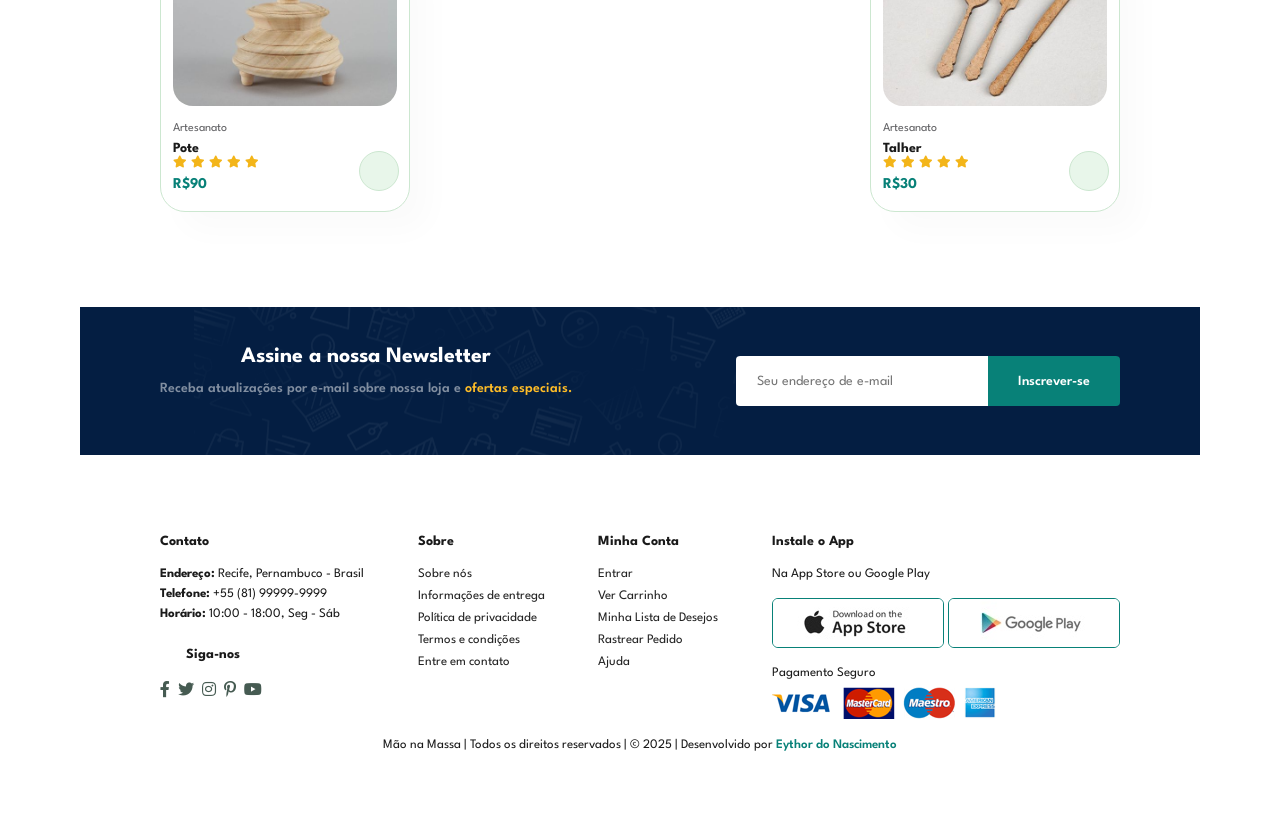
==== commit d3d8a5fe: "alterando texto" ====
--- a/index.html
+++ b/index.html
@@ -179,7 +179,7 @@
 
 
     <section id="product1" class="section-p1">
-        <h2>New Arrivals</h2>
+        <h2>Novidades</h2>
         <p>Designs modernos feitos à mão para um verão cheio de personalidade.</p>
         <div class="pro-container">
             <div class="pro">
--- a/style.css
+++ b/style.css
@@ -208,13 +208,14 @@
 }
 
 #feature .fe-box {
-    width: 300px;
+    width: 260px;
     text-align: center;
-    padding: 35px 25px;
+    padding: 35px 20px;
     box-shadow: 20px 20px 34px rgba(0, 0, 0, 0.03);
     border: 1px solid #cce7d0;
     border-radius: 4px;
     margin: 10px 0;
+    
 }
 
 #feature .fe-box:hover {
@@ -222,7 +223,7 @@
 }
 
 #feature .fe-box img{
-    width: 90%;
+    width: 80%;
     margin-bottom: 12px;
 }
 
